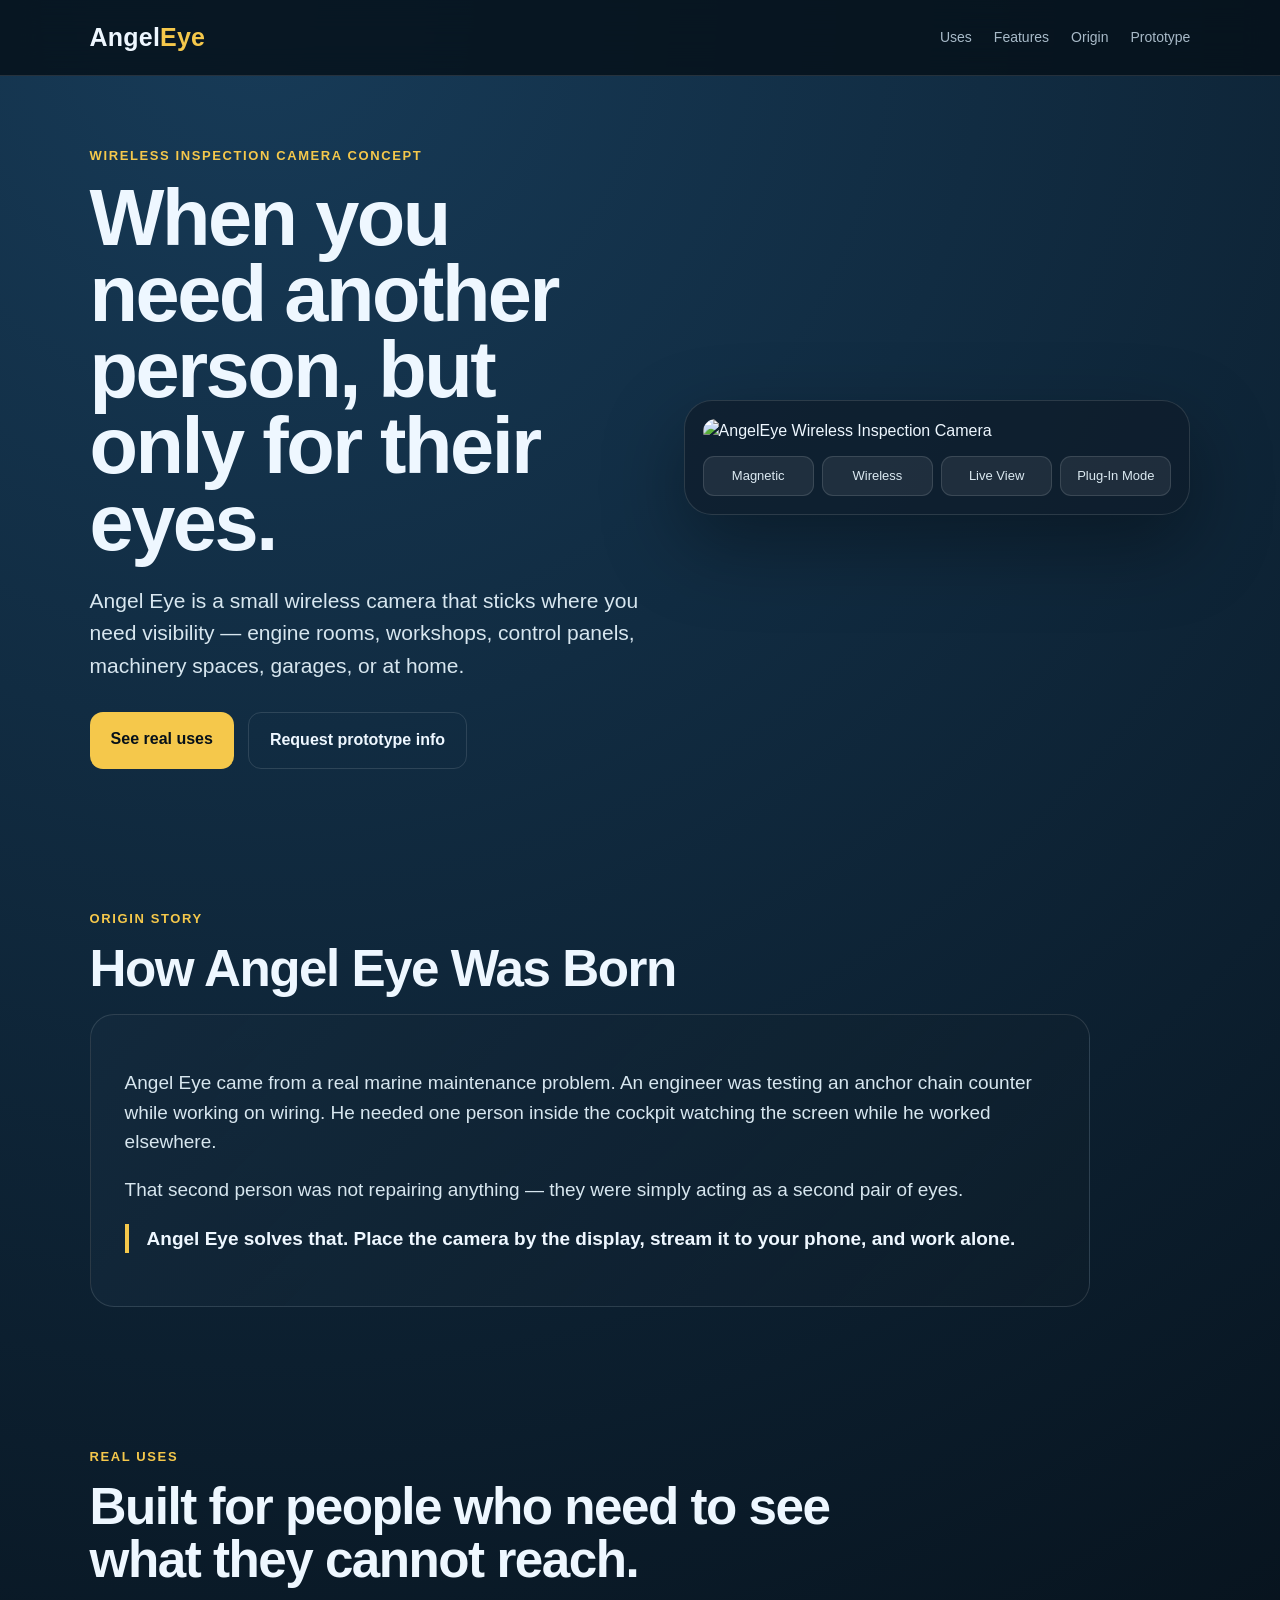
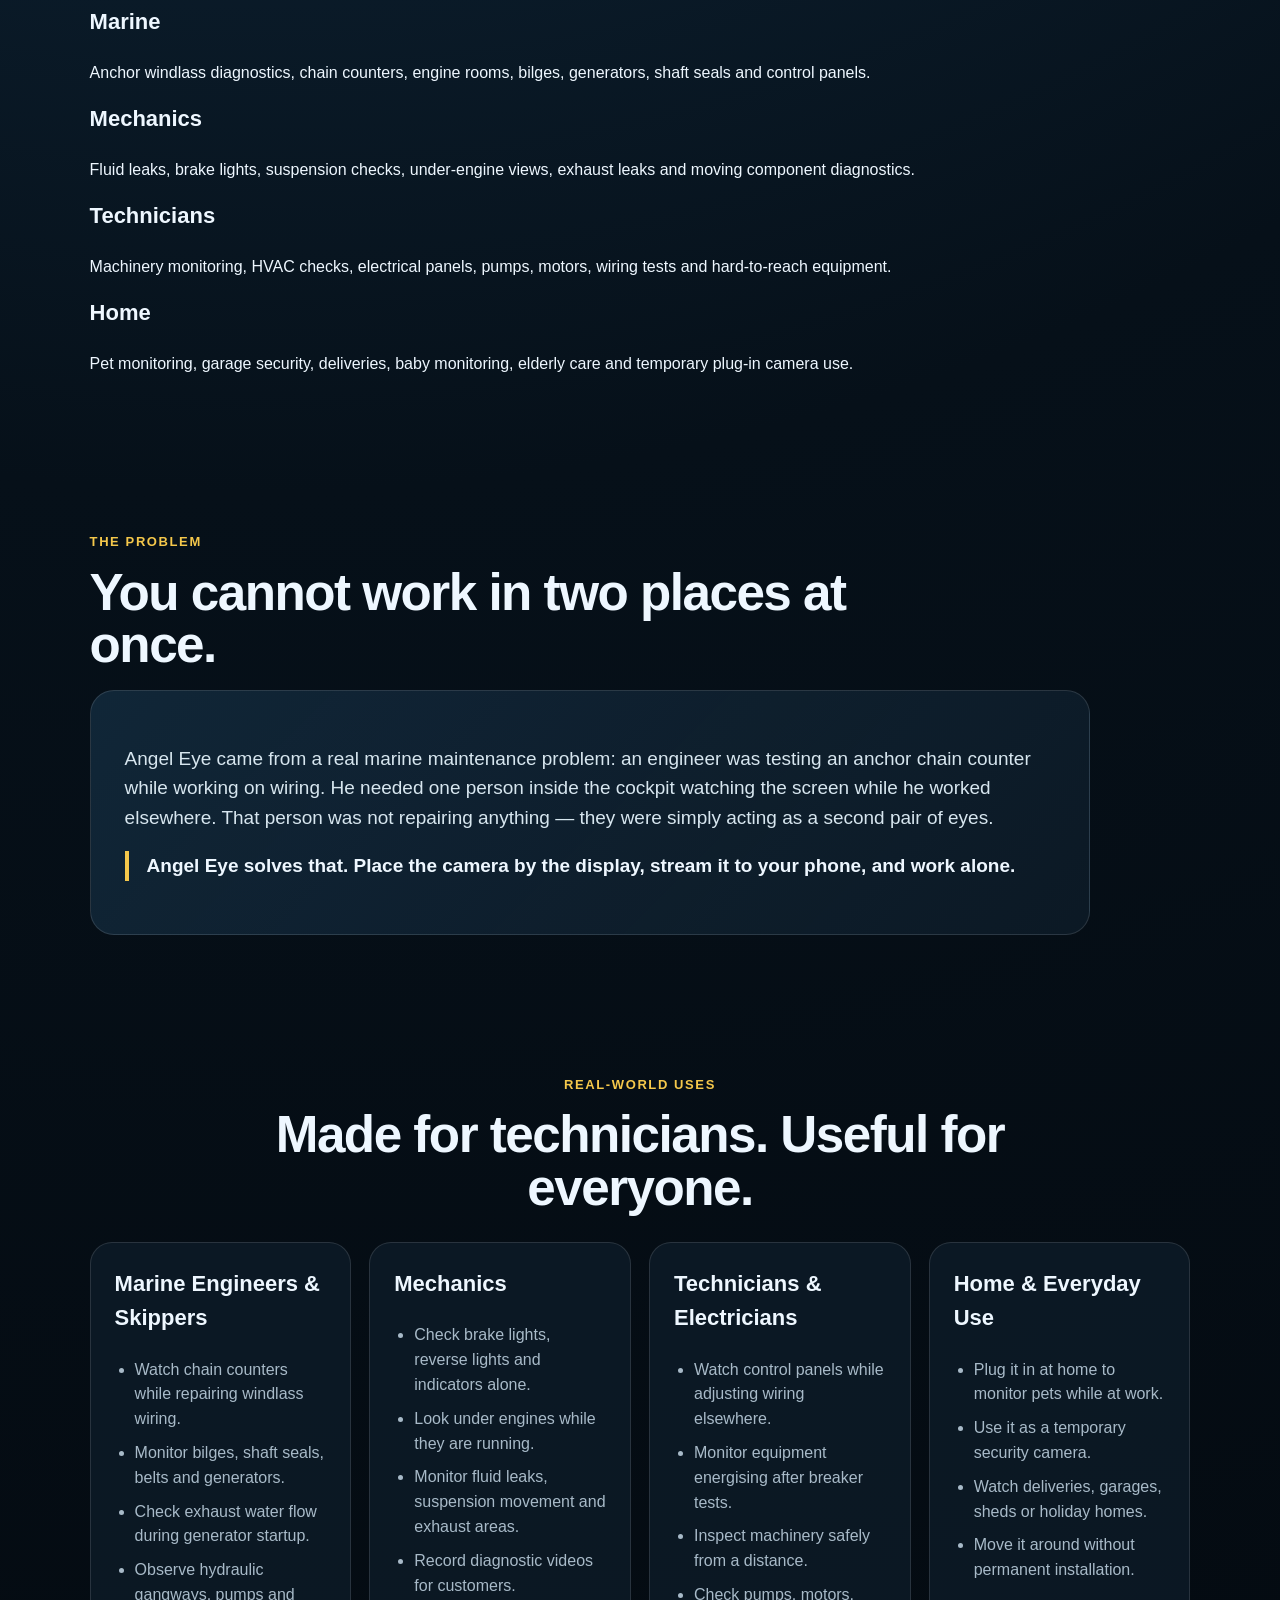
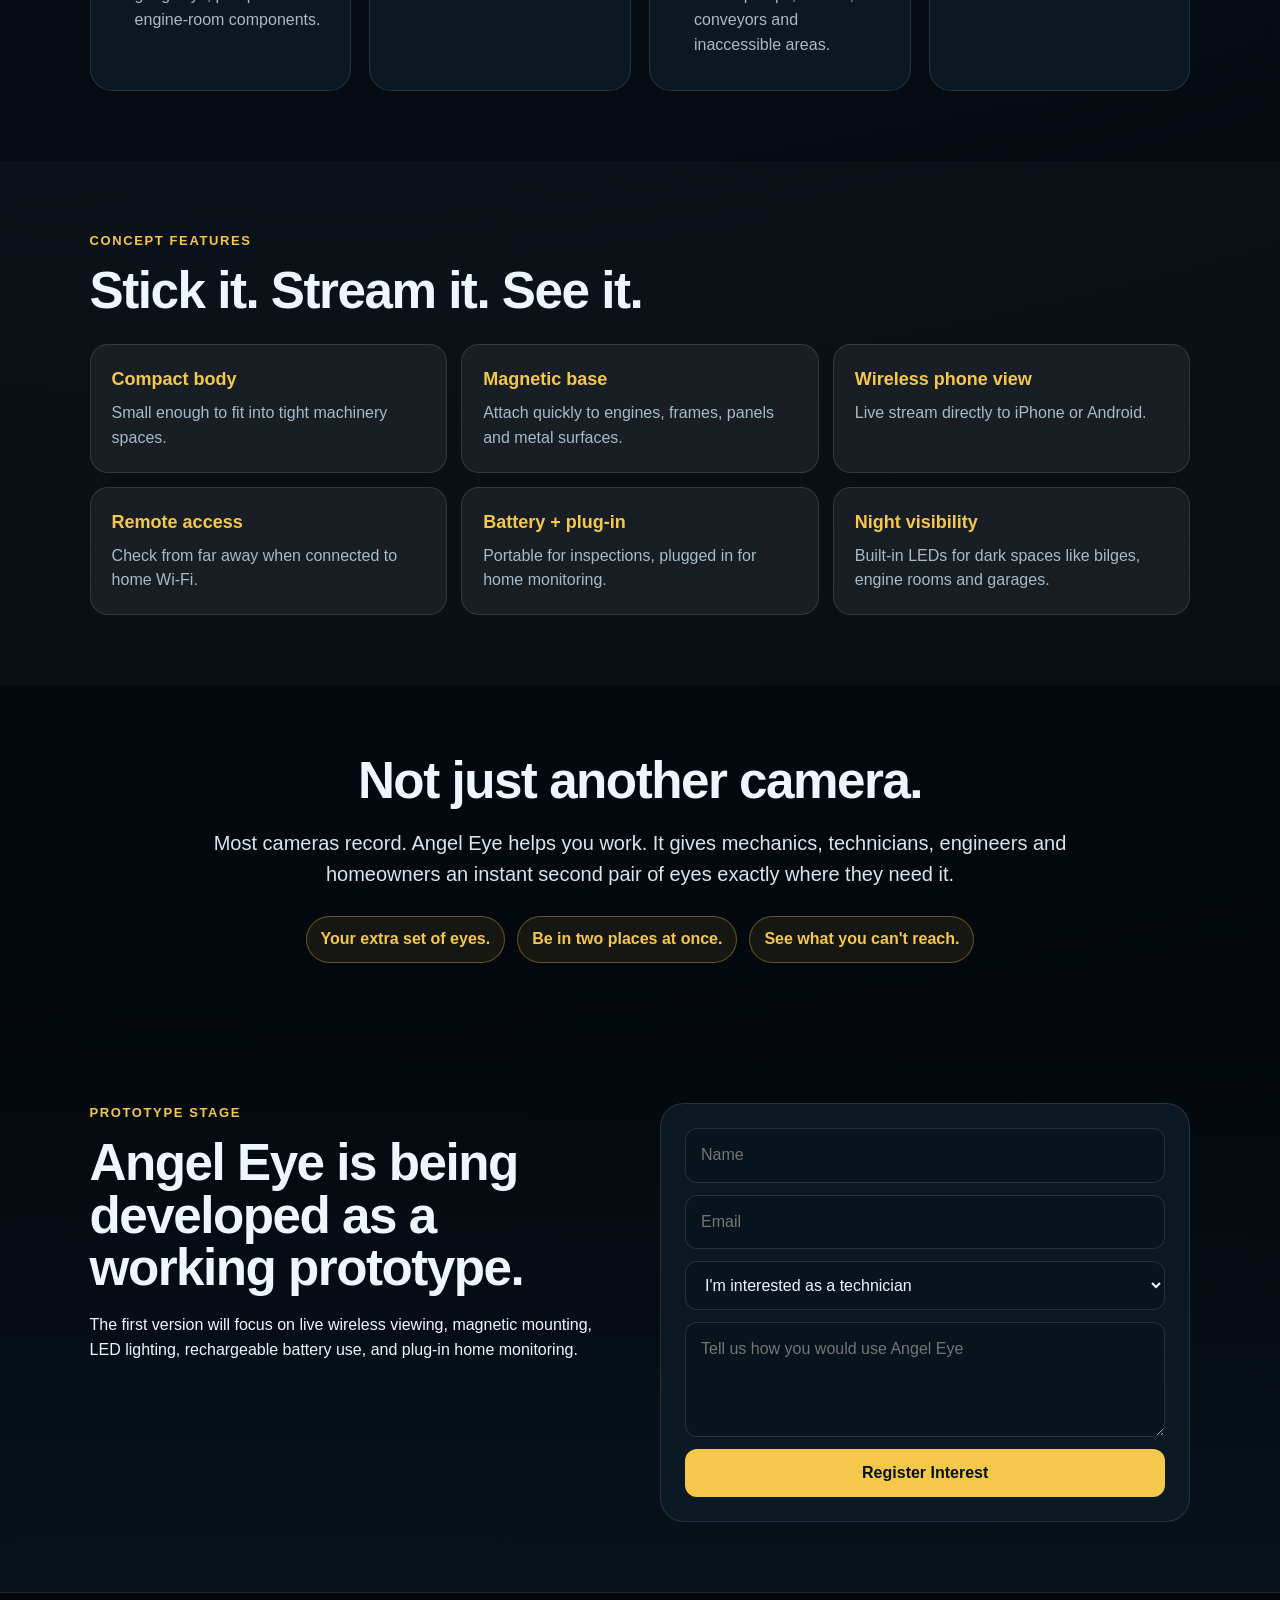
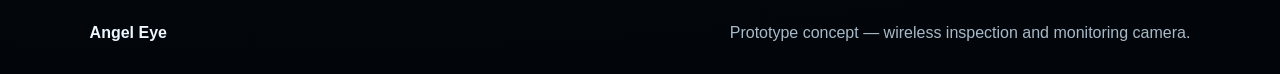
==== index.html @ c086e0a3 "index.html" ====
<!DOCTYPE html>
<html lang="en">
<head>
  <meta charset="UTF-8" />
  <meta name="viewport" content="width=device-width, initial-scale=1.0" />
  <title>Angel Eye | Your Extra Set of Eyes</title>
  <meta name="description" content="Angel Eye is a compact wireless inspection camera for engineers, mechanics, technicians and home monitoring. Stick it, stream it, see it." />
  <link rel="stylesheet" href="style.css" />
</head>
<body>
  <header class="site-header">
    <a class="brand" href="#top">Angel<span>Eye</span></a>
    <nav>
      <a href="#uses">Uses</a>
      <a href="#features">Features</a>
      <a href="#story">Origin</a>
      <a href="#contact">Prototype</a>
    </nav>
  </header>

  <main id="top">
    <section class="hero">
      <div class="hero-copy">
        <p class="eyebrow">Wireless inspection camera concept</p>
        <h1>When you need another person, but only for their eyes.</h1>
        <p class="lead">Angel Eye is a small wireless camera that sticks where you need visibility — engine rooms, workshops, control panels, machinery spaces, garages, or at home.</p>
        <div class="cta-row">
          <a class="btn primary" href="#uses">See real uses</a>
          <a class="btn secondary" href="#contact">Request prototype info</a>
        </div>
      </div>
      <div class="product-card">
        <img src="angel-eye-hero.png" alt="AngelEye Wireless Inspection Camera"/>
        <div class="spec-strip">
          <span>Magnetic</span><span>Wireless</span><span>Live View</span><span>Plug-In Mode</span>
        </div>
      </div>
    </section>
<section id="origin" class="section">
  <div class="section-heading">
    <p class="eyebrow">Origin Story</p>
    <h2>How Angel Eye Was Born</h2>
  </div>

  <div class="story-box">
    <p>
      Angel Eye came from a real marine maintenance problem. An engineer was testing an anchor chain counter while working on wiring. He needed one person inside the cockpit watching the screen while he worked elsewhere.
    </p>
    <p>
      That second person was not repairing anything — they were simply acting as a second pair of eyes.
    </p>
    <p class="highlight">
      Angel Eye solves that. Place the camera by the display, stream it to your phone, and work alone.
    </p>
  </div>
</section>

<section id="uses" class="section">
  <div class="section-heading">
    <p class="eyebrow">Real Uses</p>
    <h2>Built for people who need to see what they cannot reach.</h2>
  </div>

  <div class="cards">
    <div class="card">
      <h3>Marine</h3>
      <p>Anchor windlass diagnostics, chain counters, engine rooms, bilges, generators, shaft seals and control panels.</p>
    </div>

    <div class="card">
      <h3>Mechanics</h3>
      <p>Fluid leaks, brake lights, suspension checks, under-engine views, exhaust leaks and moving component diagnostics.</p>
    </div>

    <div class="card">
      <h3>Technicians</h3>
      <p>Machinery monitoring, HVAC checks, electrical panels, pumps, motors, wiring tests and hard-to-reach equipment.</p>
    </div>

    <div class="card">
      <h3>Home</h3>
      <p>Pet monitoring, garage security, deliveries, baby monitoring, elderly care and temporary plug-in camera use.</p>
    </div>
  </div>
</section>
    <section class="problem" id="story">
      <div class="section-heading">
        <p class="eyebrow">The problem</p>
        <h2>You cannot work in two places at once.</h2>
      </div>
      <div class="story-box">
        <p>Angel Eye came from a real marine maintenance problem: an engineer was testing an anchor chain counter while working on wiring. He needed one person inside the cockpit watching the screen while he worked elsewhere. That person was not repairing anything — they were simply acting as a second pair of eyes.</p>
        <p class="highlight">Angel Eye solves that. Place the camera by the display, stream it to your phone, and work alone.</p>
      </div>
    </section>

    <section class="uses" id="uses">
      <div class="section-heading center">
        <p class="eyebrow">Real-world uses</p>
        <h2>Made for technicians. Useful for everyone.</h2>
      </div>
      <div class="grid cards">
        <article>
          <h3>Marine Engineers & Skippers</h3>
          <ul>
            <li>Watch chain counters while repairing windlass wiring.</li>
            <li>Monitor bilges, shaft seals, belts and generators.</li>
            <li>Check exhaust water flow during generator startup.</li>
            <li>Observe hydraulic gangways, pumps and engine-room components.</li>
          </ul>
        </article>
        <article>
          <h3>Mechanics</h3>
          <ul>
            <li>Check brake lights, reverse lights and indicators alone.</li>
            <li>Look under engines while they are running.</li>
            <li>Monitor fluid leaks, suspension movement and exhaust areas.</li>
            <li>Record diagnostic videos for customers.</li>
          </ul>
        </article>
        <article>
          <h3>Technicians & Electricians</h3>
          <ul>
            <li>Watch control panels while adjusting wiring elsewhere.</li>
            <li>Monitor equipment energising after breaker tests.</li>
            <li>Inspect machinery safely from a distance.</li>
            <li>Check pumps, motors, conveyors and inaccessible areas.</li>
          </ul>
        </article>
        <article>
          <h3>Home & Everyday Use</h3>
          <ul>
            <li>Plug it in at home to monitor pets while at work.</li>
            <li>Use it as a temporary security camera.</li>
            <li>Watch deliveries, garages, sheds or holiday homes.</li>
            <li>Move it around without permanent installation.</li>
          </ul>
        </article>
      </div>
    </section>

    <section class="features" id="features">
      <div class="section-heading">
        <p class="eyebrow">Concept features</p>
        <h2>Stick it. Stream it. See it.</h2>
      </div>
      <div class="feature-list">
        <div><strong>Compact body</strong><span>Small enough to fit into tight machinery spaces.</span></div>
        <div><strong>Magnetic base</strong><span>Attach quickly to engines, frames, panels and metal surfaces.</span></div>
        <div><strong>Wireless phone view</strong><span>Live stream directly to iPhone or Android.</span></div>
        <div><strong>Remote access</strong><span>Check from far away when connected to home Wi-Fi.</span></div>
        <div><strong>Battery + plug-in</strong><span>Portable for inspections, plugged in for home monitoring.</span></div>
        <div><strong>Night visibility</strong><span>Built-in LEDs for dark spaces like bilges, engine rooms and garages.</span></div>
      </div>
    </section>

    <section class="positioning">
      <h2>Not just another camera.</h2>
      <p>Most cameras record. Angel Eye helps you work. It gives mechanics, technicians, engineers and homeowners an instant second pair of eyes exactly where they need it.</p>
      <div class="taglines">
        <span>Your extra set of eyes.</span>
        <span>Be in two places at once.</span>
        <span>See what you can't reach.</span>
      </div>
    </section>

    <section class="contact" id="contact">
      <div>
        <p class="eyebrow">Prototype stage</p>
        <h2>Angel Eye is being developed as a working prototype.</h2>
        <p>The first version will focus on live wireless viewing, magnetic mounting, LED lighting, rechargeable battery use, and plug-in home monitoring.</p>
      </div>
      <form>
        <input type="text" placeholder="Name" />
        <input type="email" placeholder="Email" />
        <select>
          <option>I'm interested as a technician</option>
          <option>I'm interested for marine use</option>
          <option>I'm interested for home use</option>
          <option>I'm interested as an investor/manufacturer</option>
        </select>
        <textarea placeholder="Tell us how you would use Angel Eye"></textarea>
        <button type="button">Register Interest</button>
      </form>
    </section>
  </main>

  <footer>
    <strong>Angel Eye</strong>
    <span>Prototype concept — wireless inspection and monitoring camera.</span>
  </footer>
</body>
</html>
---- style.css ----
:root{--bg:#061019;--panel:#0e1d2a;--panel2:#132a3d;--gold:#f5c84b;--text:#eef7ff;--muted:#a8bac8;--line:rgba(255,255,255,.12)}*{box-sizing:border-box}html{scroll-behavior:smooth}body{margin:0;font-family:Inter,Arial,sans-serif;background:radial-gradient(circle at 20% 0,#173b58 0,#061019 42%,#020509 100%);color:var(--text);line-height:1.55}.site-header{position:sticky;top:0;z-index:10;background:rgba(6,16,25,.82);backdrop-filter:blur(16px);border-bottom:1px solid var(--line);display:flex;justify-content:space-between;align-items:center;padding:18px 7%}.brand{font-weight:900;font-size:25px;color:var(--text);text-decoration:none;letter-spacing:.2px}.brand span{color:var(--gold)}nav{display:flex;gap:22px}nav a{color:var(--muted);text-decoration:none;font-size:14px}nav a:hover{color:var(--gold)}section{padding:70px 7%}.hero{min-height:82vh;display:grid;grid-template-columns:1.04fr .96fr;gap:45px;align-items:center}.eyebrow{color:var(--gold);text-transform:uppercase;font-size:13px;font-weight:800;letter-spacing:1.6px;margin:0 0 14px}h1{font-size:clamp(43px,6.2vw,82px);line-height:.96;margin:0 0 24px;letter-spacing:-2.5px}h2{font-size:clamp(31px,4vw,54px);line-height:1.03;margin:0 0 18px;letter-spacing:-1.5px}h3{margin-top:0;font-size:22px}.lead{font-size:21px;color:#d7e6ef;max-width:680px}.cta-row{display:flex;gap:14px;flex-wrap:wrap;margin-top:30px}.btn{padding:15px 21px;border-radius:13px;font-weight:800;text-decoration:none}.primary{background:var(--gold);color:#061019}.secondary{border:1px solid var(--line);color:var(--text)}.product-card{background:rgba(14,29,42,.72);border:1px solid var(--line);border-radius:28px;padding:18px;box-shadow:0 30px 80px rgba(0,0,0,.35)}.product-card img{width:100%;display:block;border-radius:20px}.spec-strip{display:grid;grid-template-columns:repeat(4,1fr);gap:8px;margin-top:12px}.spec-strip span{text-align:center;background:rgba(255,255,255,.07);border:1px solid var(--line);padding:9px;border-radius:11px;color:#dbe9f1;font-size:13px}.section-heading{max-width:800px}.section-heading.center{text-align:center;margin:0 auto 28px}.story-box{background:linear-gradient(135deg,rgba(19,42,61,.86),rgba(14,29,42,.75));border:1px solid var(--line);border-radius:24px;padding:34px;max-width:1000px}.story-box p{font-size:19px;color:#d7e6ef}.highlight{color:var(--text)!important;font-weight:800;border-left:4px solid var(--gold);padding-left:18px}.grid{display:grid;grid-template-columns:repeat(4,1fr);gap:18px}.cards article{background:rgba(14,29,42,.75);border:1px solid var(--line);border-radius:22px;padding:24px}.cards ul{padding-left:20px;margin-bottom:0;color:var(--muted)}.cards li{margin:9px 0}.features{background:rgba(255,255,255,.025)}.feature-list{display:grid;grid-template-columns:repeat(3,1fr);gap:14px;margin-top:26px}.feature-list div{background:rgba(255,255,255,.06);border:1px solid var(--line);border-radius:18px;padding:21px}.feature-list strong{display:block;color:var(--gold);font-size:18px;margin-bottom:7px}.feature-list span{color:var(--muted)}.positioning{text-align:center;max-width:1050px;margin:auto}.positioning p{font-size:20px;color:#d7e6ef}.taglines{display:flex;justify-content:center;gap:12px;flex-wrap:wrap;margin-top:26px}.taglines span{border:1px solid rgba(245,200,75,.35);background:rgba(245,200,75,.08);color:var(--gold);padding:10px 14px;border-radius:999px;font-weight:800}.contact{display:grid;grid-template-columns:1fr 1fr;gap:40px;align-items:start;background:linear-gradient(180deg,transparent,rgba(19,42,61,.35))}form{background:rgba(14,29,42,.78);border:1px solid var(--line);border-radius:24px;padding:24px;display:grid;gap:12px}input,select,textarea{width:100%;padding:14px 15px;border-radius:12px;border:1px solid var(--line);background:#07131d;color:var(--text);font:inherit}textarea{min-height:115px}button{border:0;border-radius:12px;background:var(--gold);color:#061019;font-weight:900;padding:15px;font-size:16px;cursor:pointer}footer{padding:28px 7%;border-top:1px solid var(--line);display:flex;justify-content:space-between;color:var(--muted)}footer strong{color:var(--text)}@media(max-width:980px){.hero,.contact{grid-template-columns:1fr}.grid,.feature-list{grid-template-columns:1fr 1fr}nav{display:none}}@media(max-width:620px){section{padding:52px 6%}.grid,.feature-list{grid-template-columns:1fr}.spec-strip{grid-template-columns:1fr 1fr}footer{display:block}.lead{font-size:18px}}
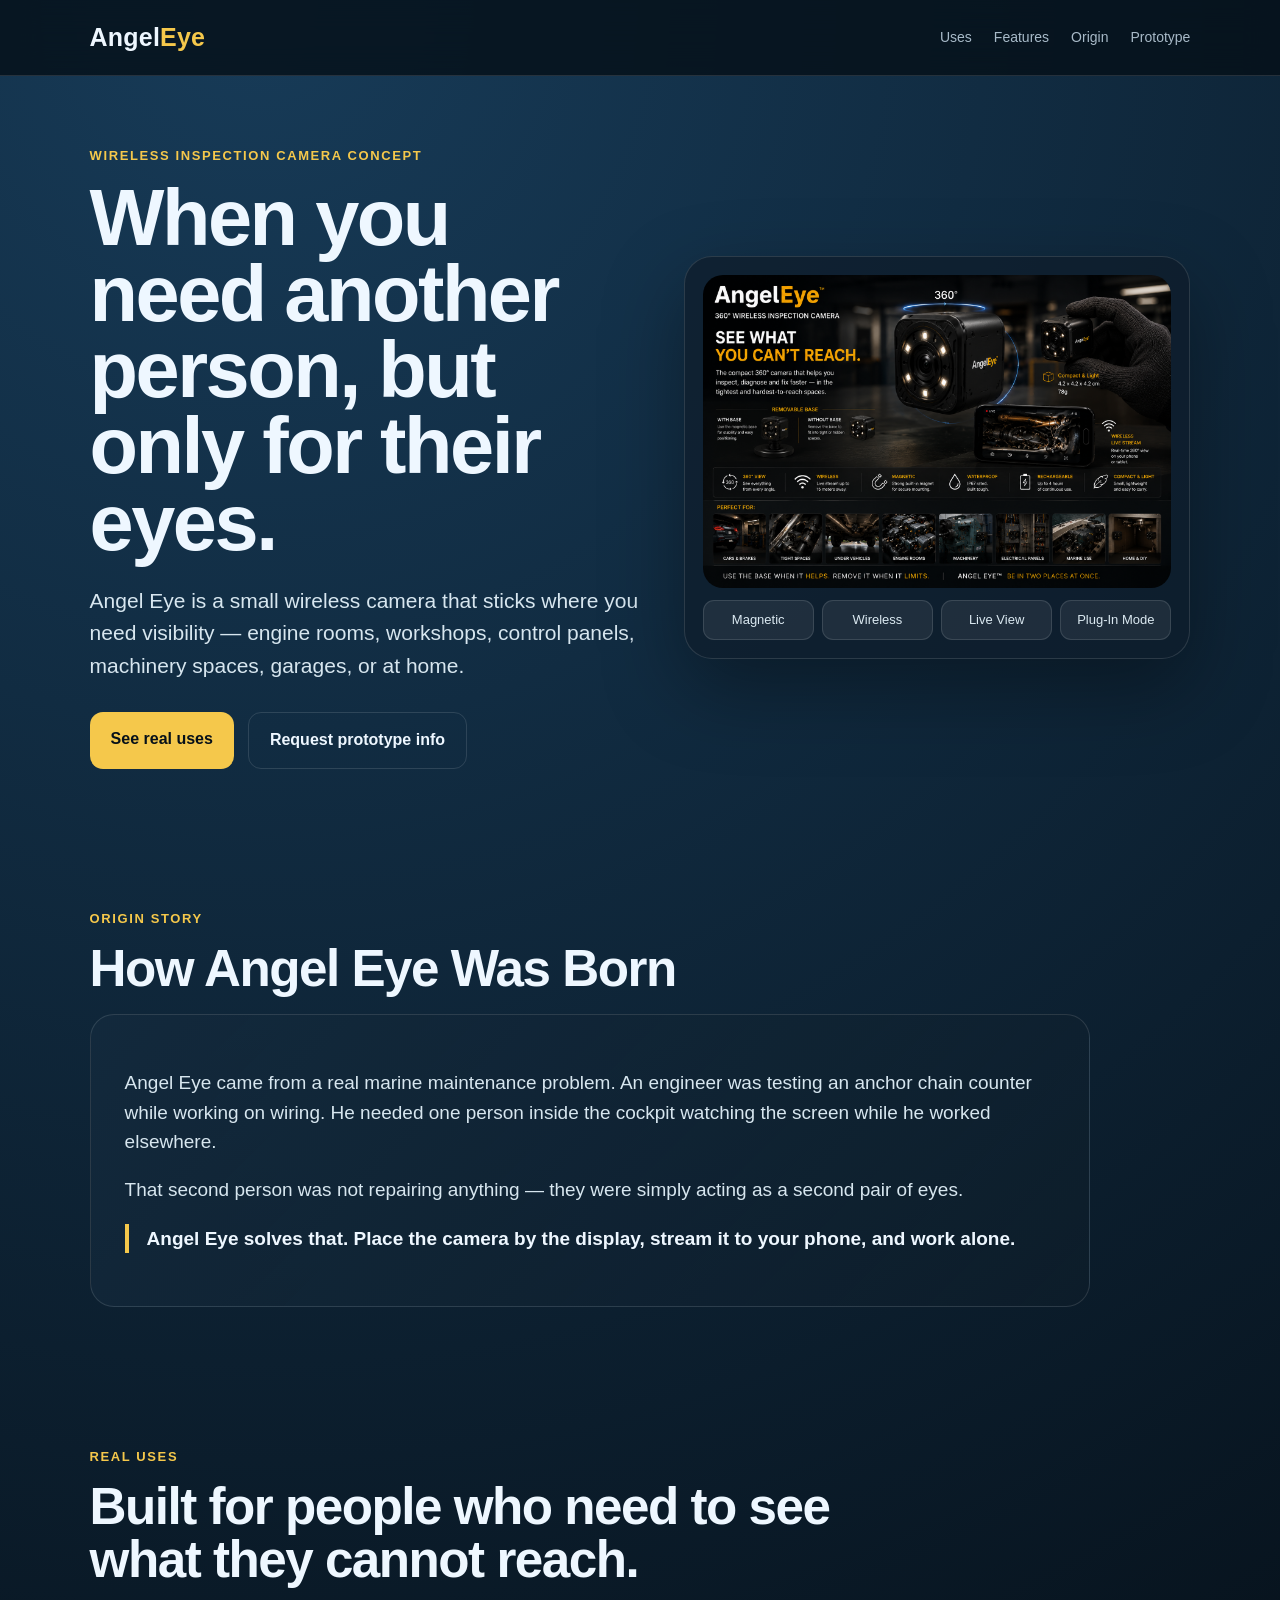
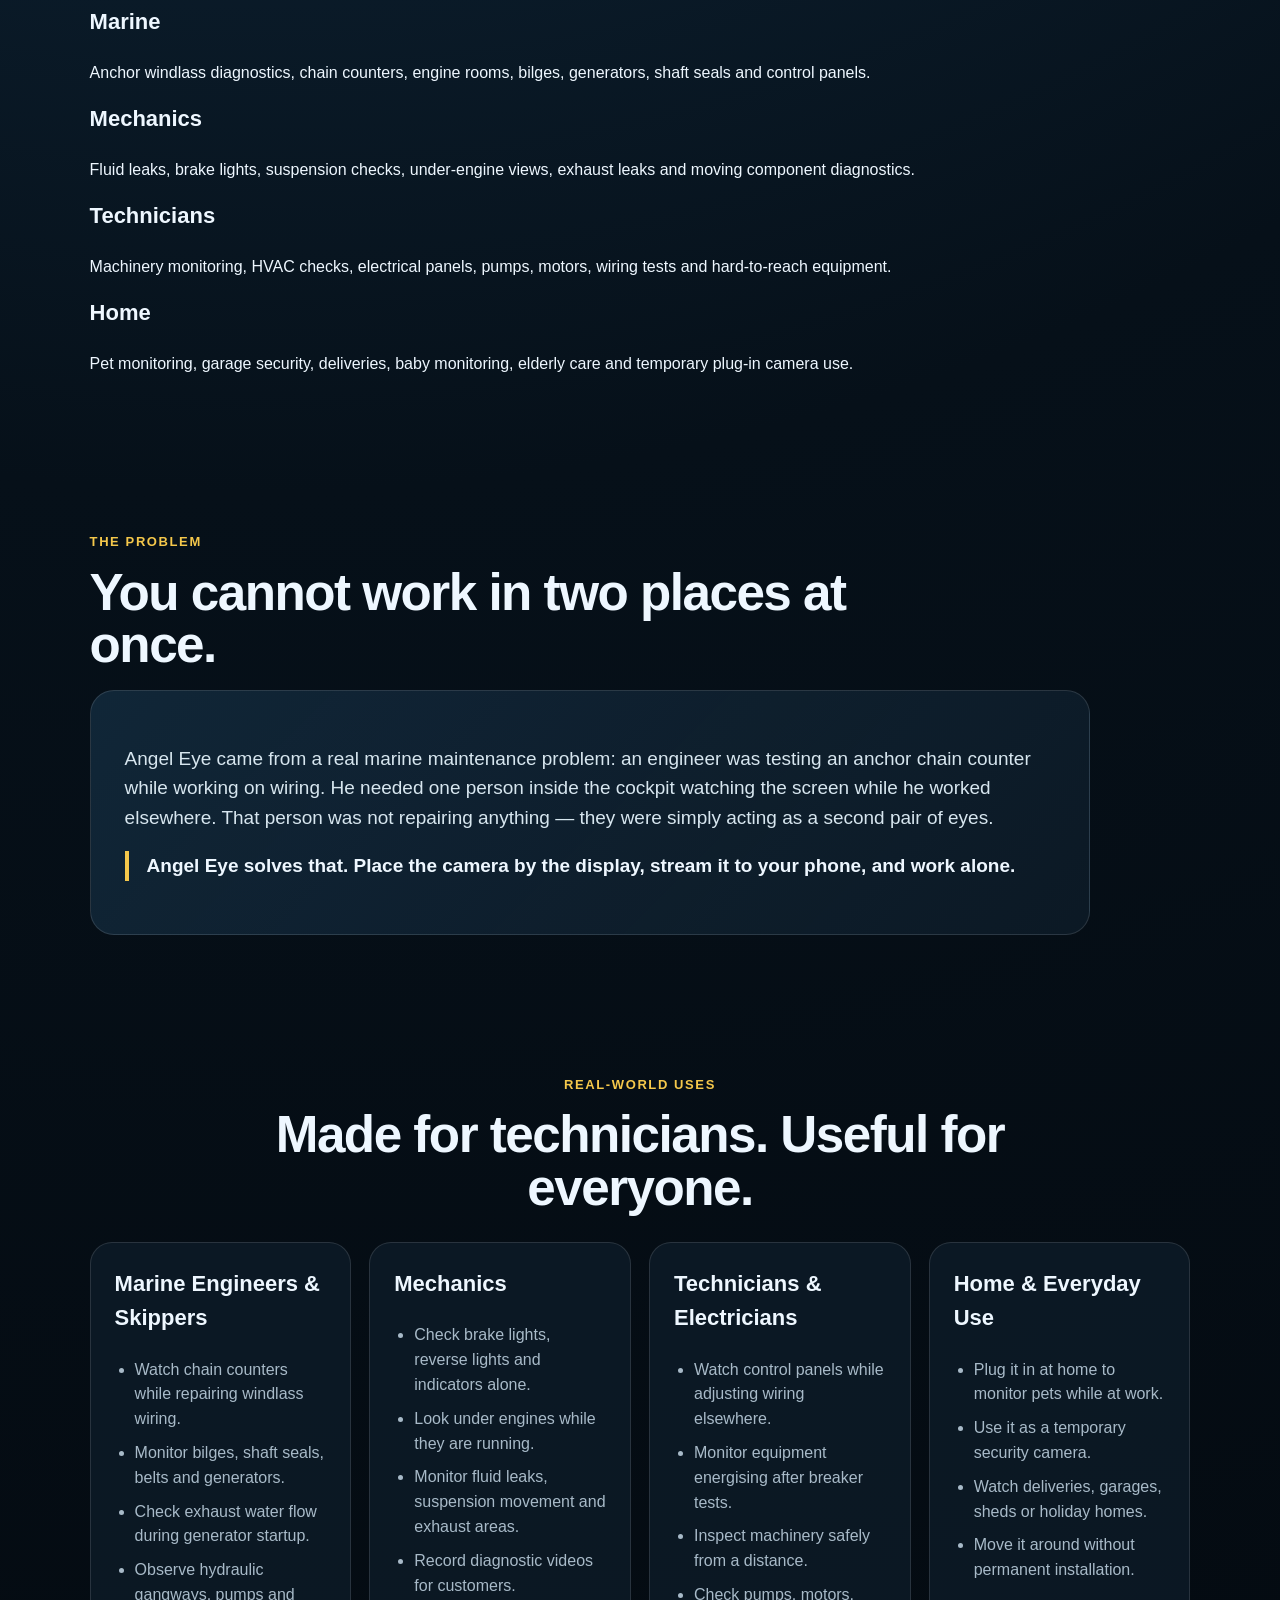
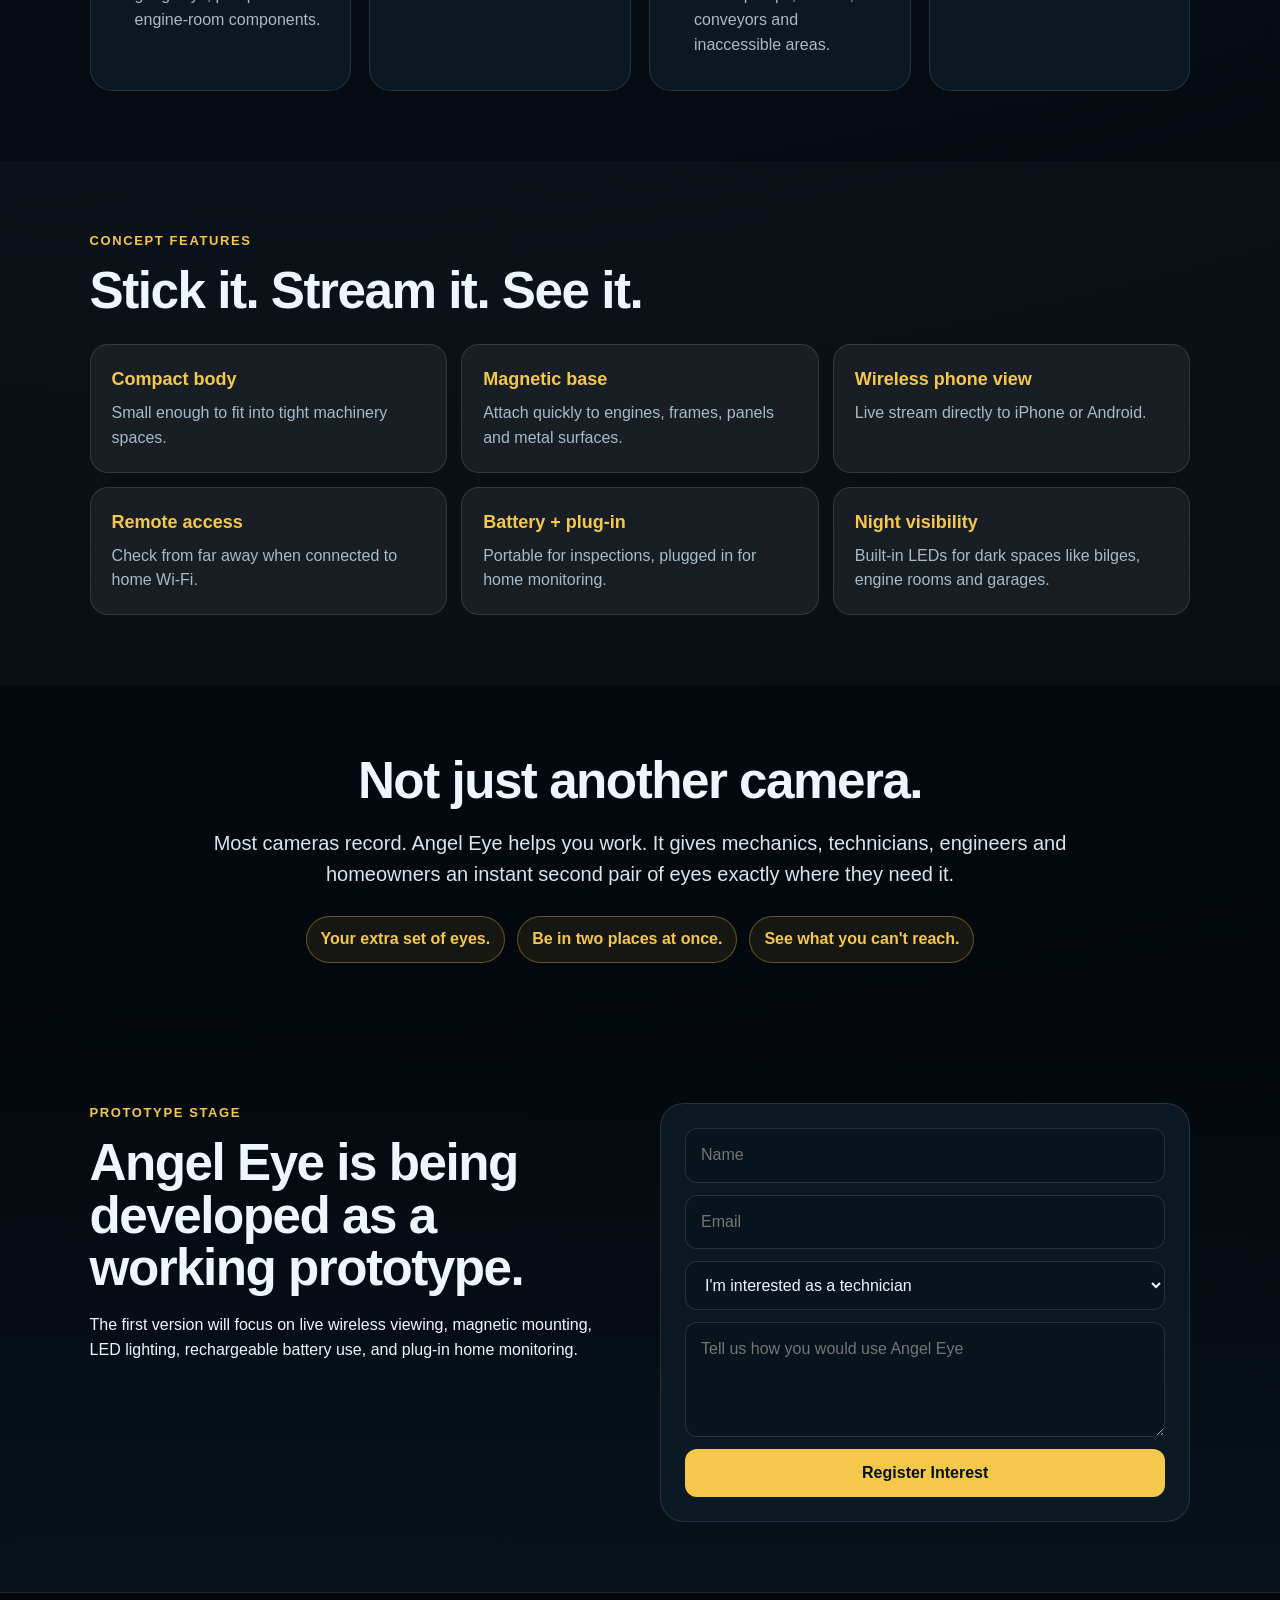
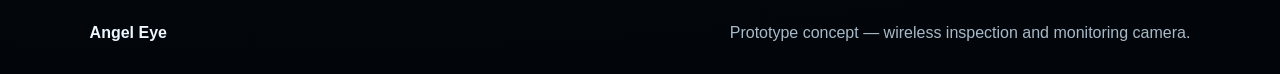
==== commit eb4367fa: "index.html" ====
--- a/index.html
+++ b/index.html
@@ -30,7 +30,7 @@
         </div>
       </div>
       <div class="product-card">
-        <img src="angel-eye-hero.png" alt="AngelEye Wireless Inspection Camera"/>
+        <img src="angel-eye-hero.png" alt="AngelEye Wireless Inspection Camera">
         <div class="spec-strip">
           <span>Magnetic</span><span>Wireless</span><span>Live View</span><span>Plug-In Mode</span>
         </div>
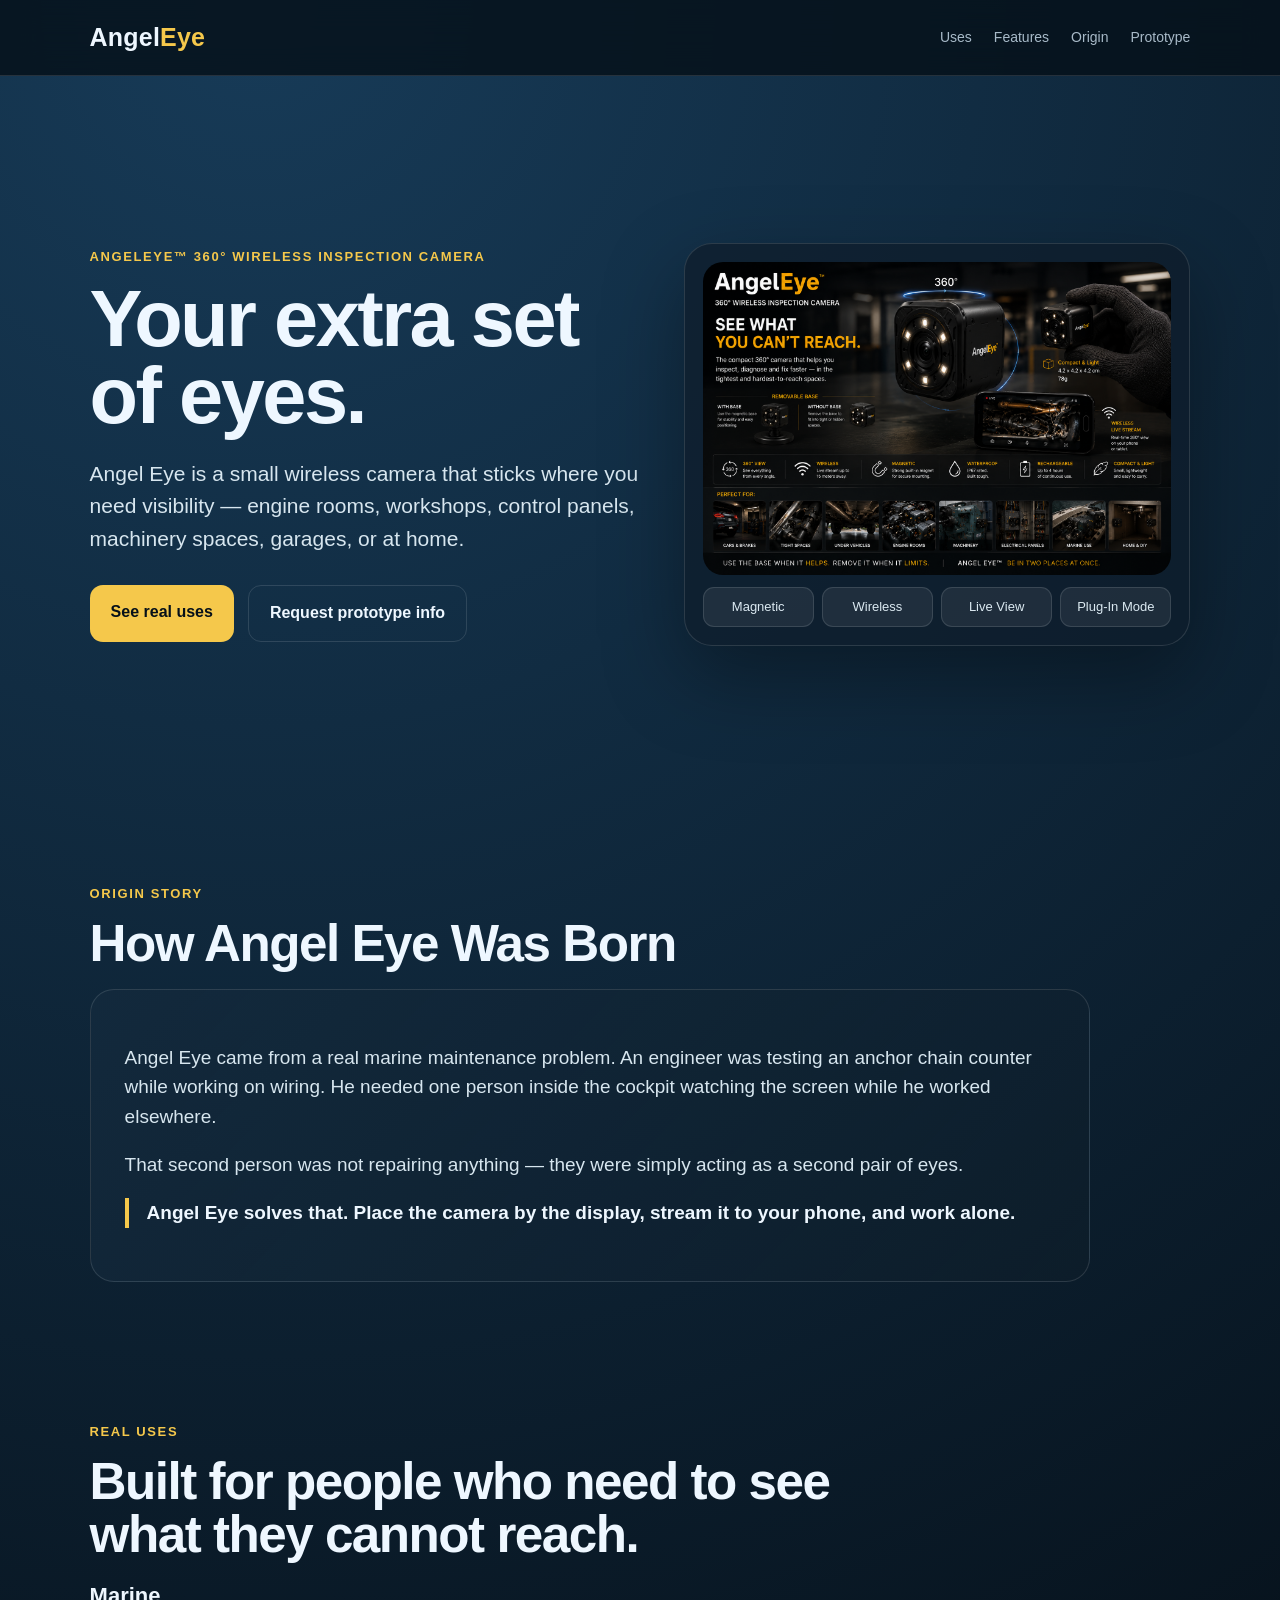
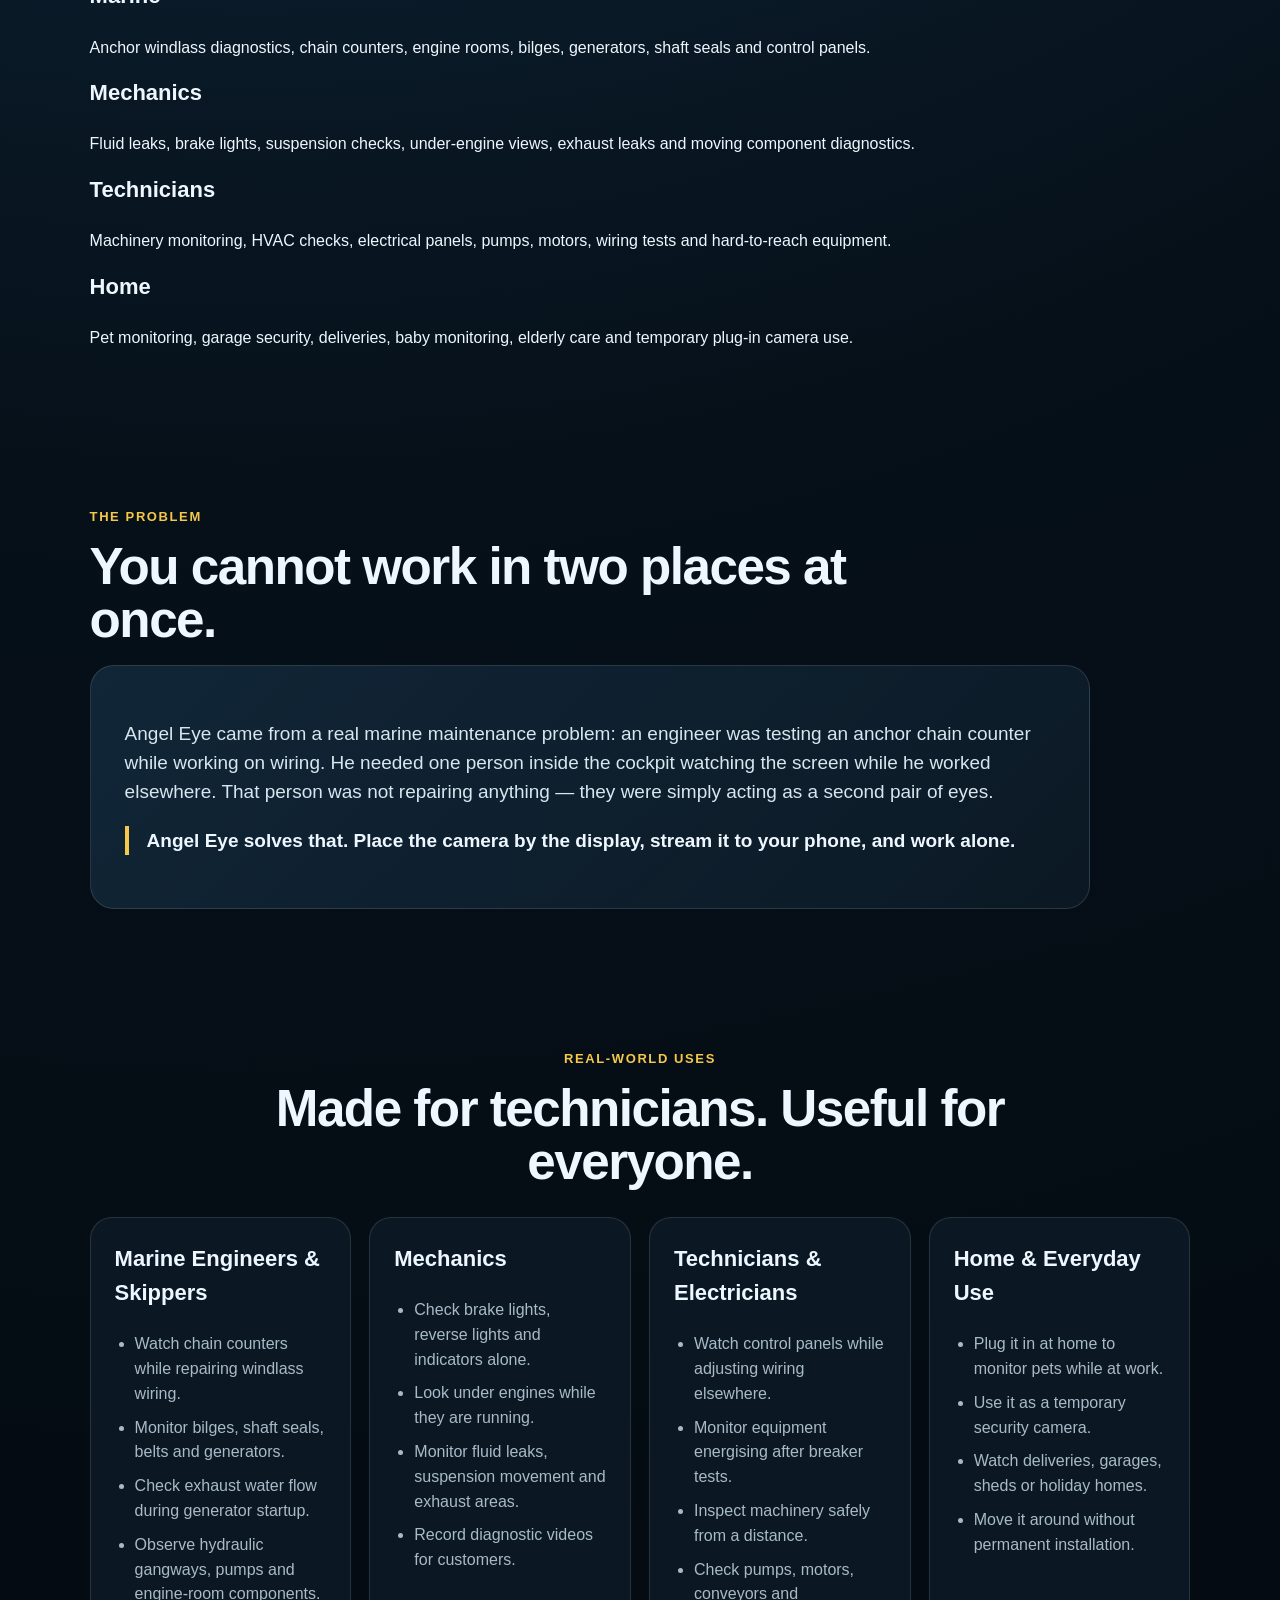
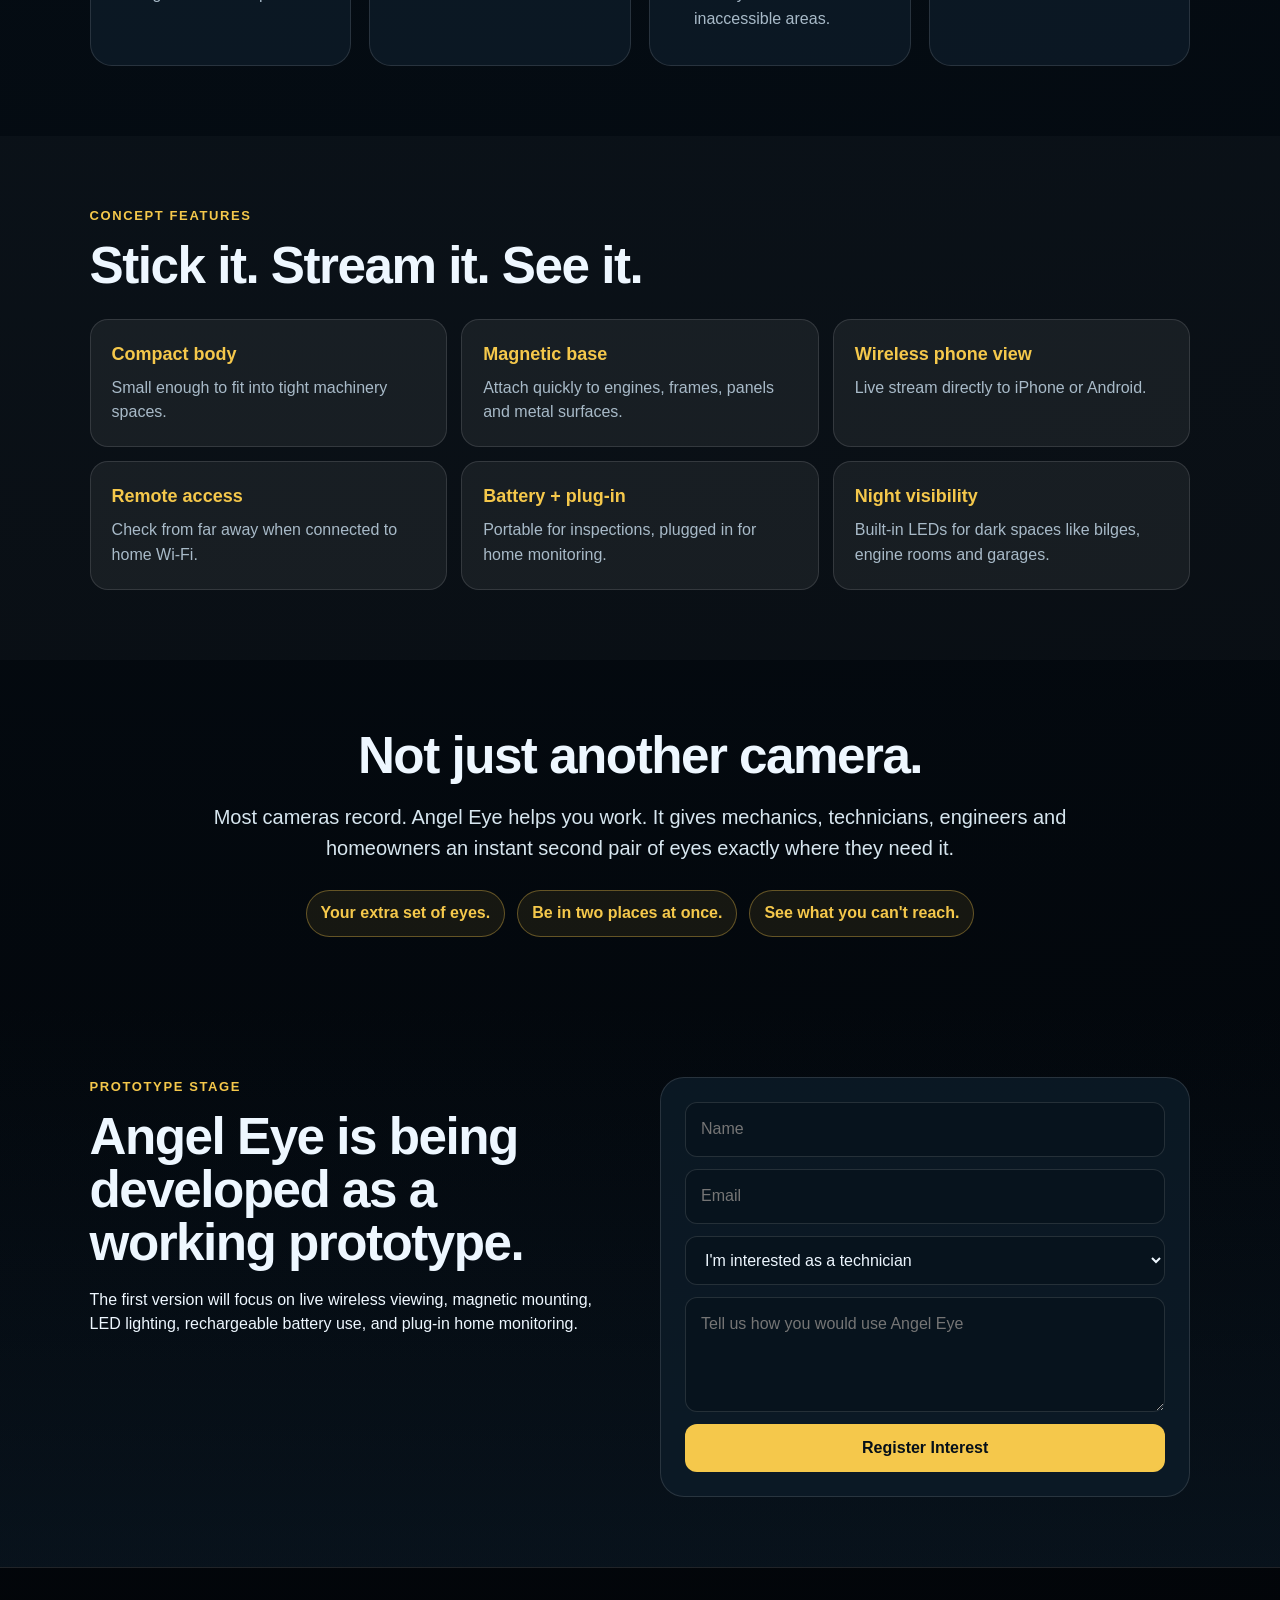
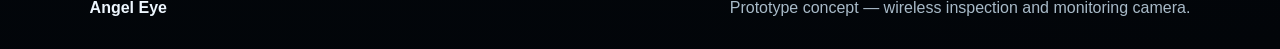
==== commit e04085de: "index.html" ====
--- a/index.html
+++ b/index.html
@@ -21,8 +21,8 @@
   <main id="top">
     <section class="hero">
       <div class="hero-copy">
-        <p class="eyebrow">Wireless inspection camera concept</p>
-        <h1>When you need another person, but only for their eyes.</h1>
+        <p class="eyebrow">AngelEye™ 360° Wireless Inspection Camera</p>
+        <h1>Your extra set of eyes.</h1>
         <p class="lead">Angel Eye is a small wireless camera that sticks where you need visibility — engine rooms, workshops, control panels, machinery spaces, garages, or at home.</p>
         <div class="cta-row">
           <a class="btn primary" href="#uses">See real uses</a>
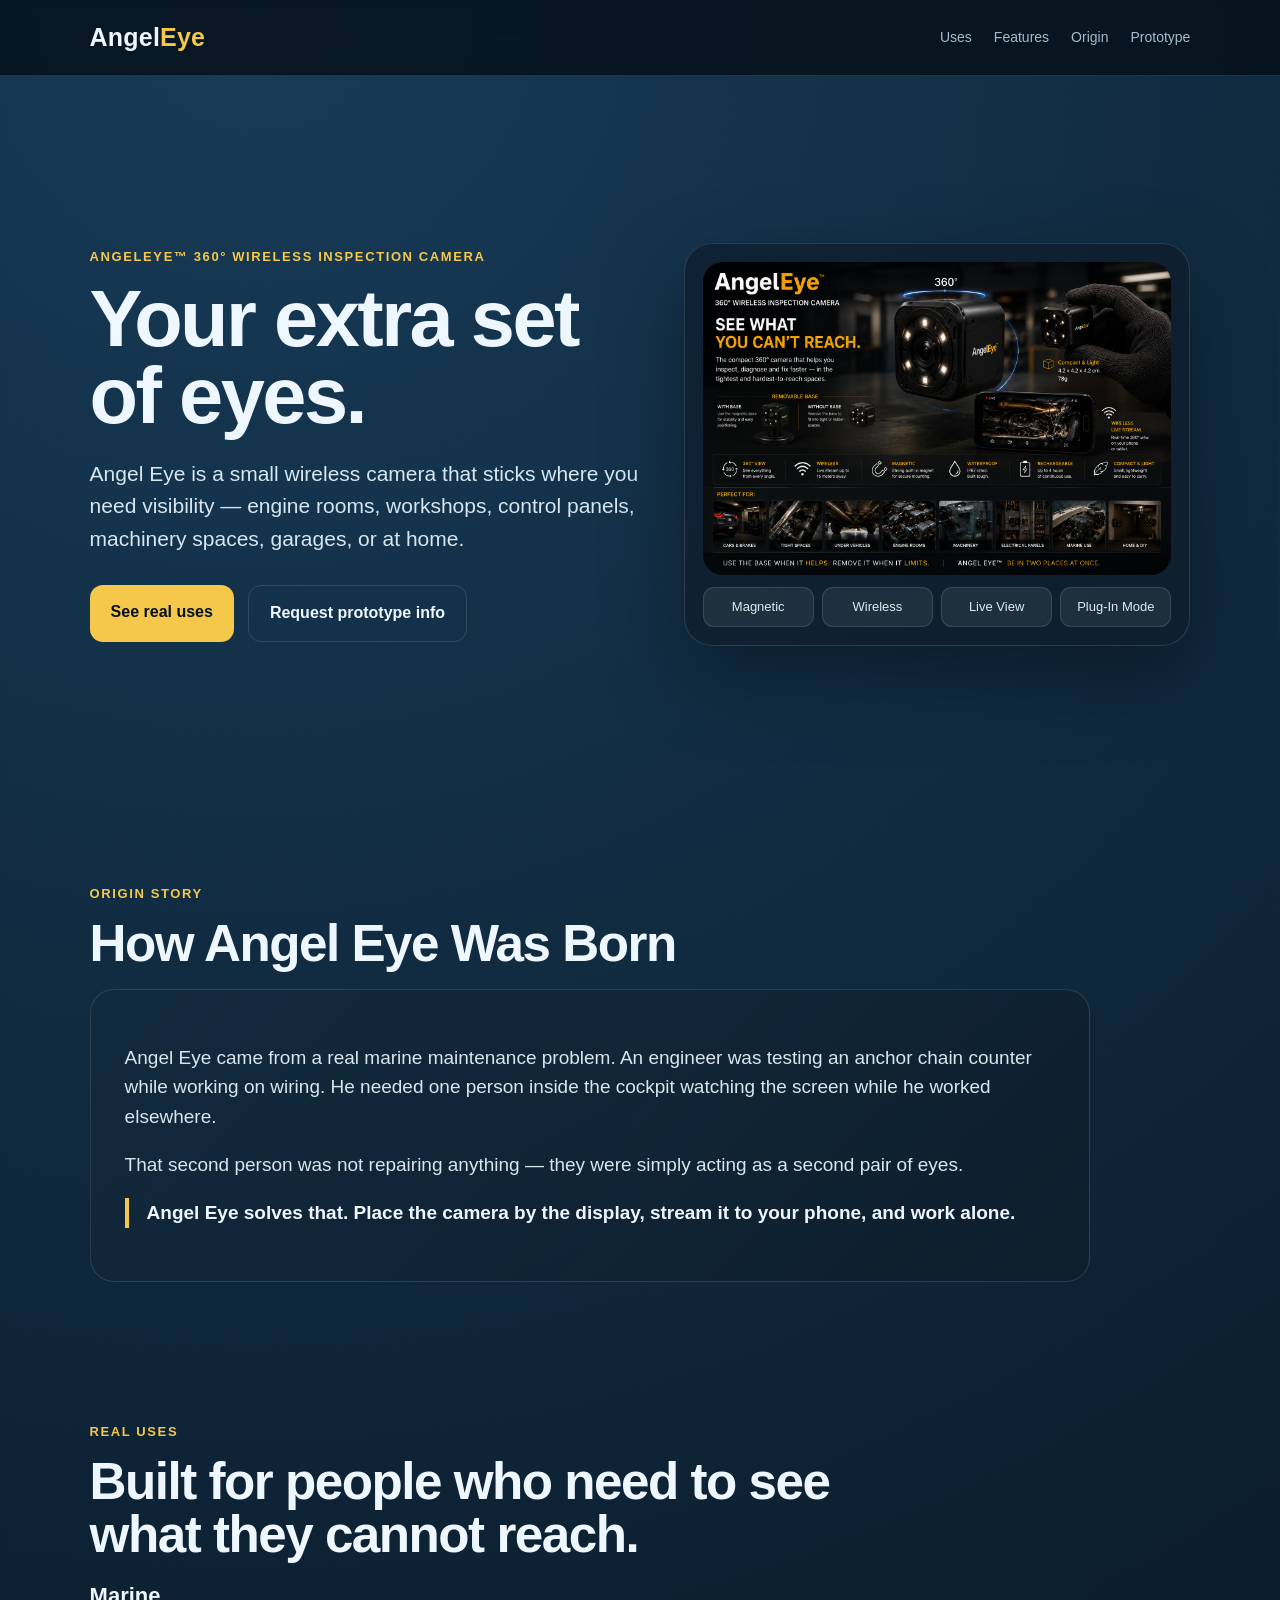
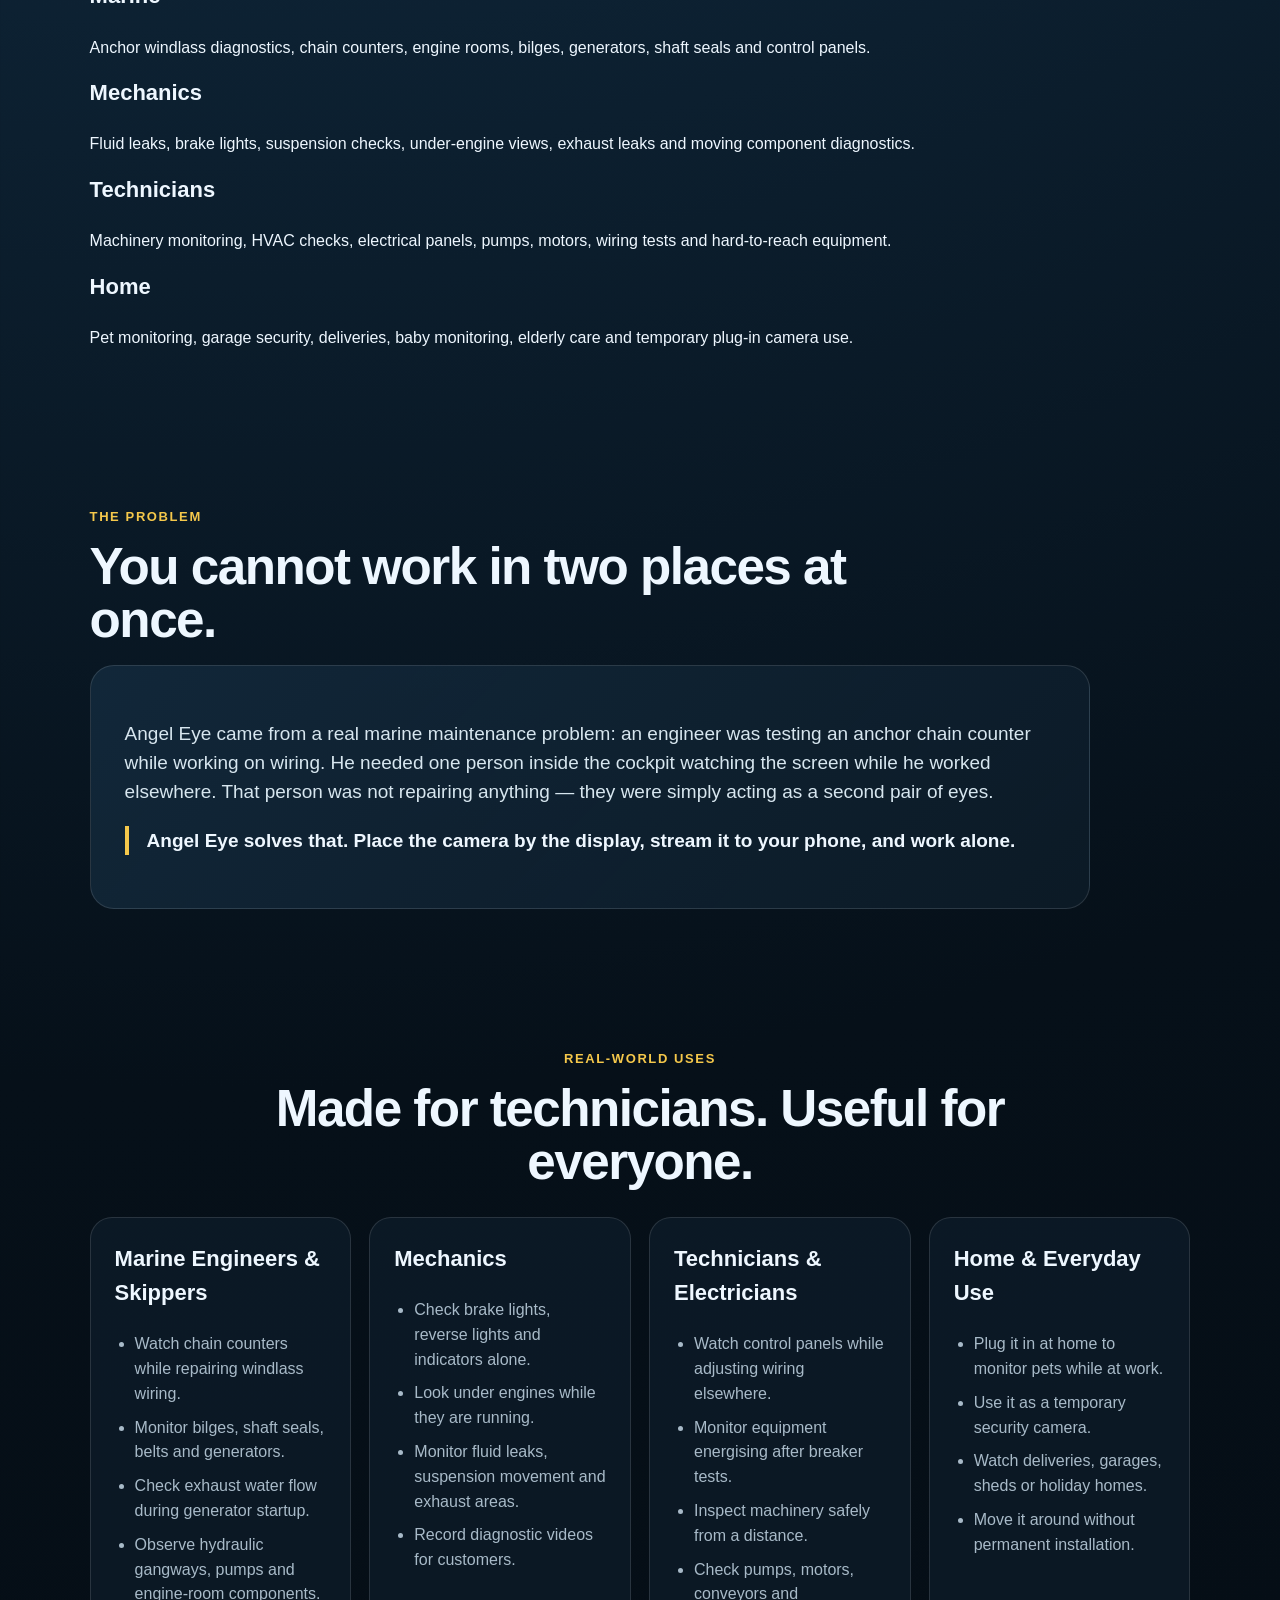
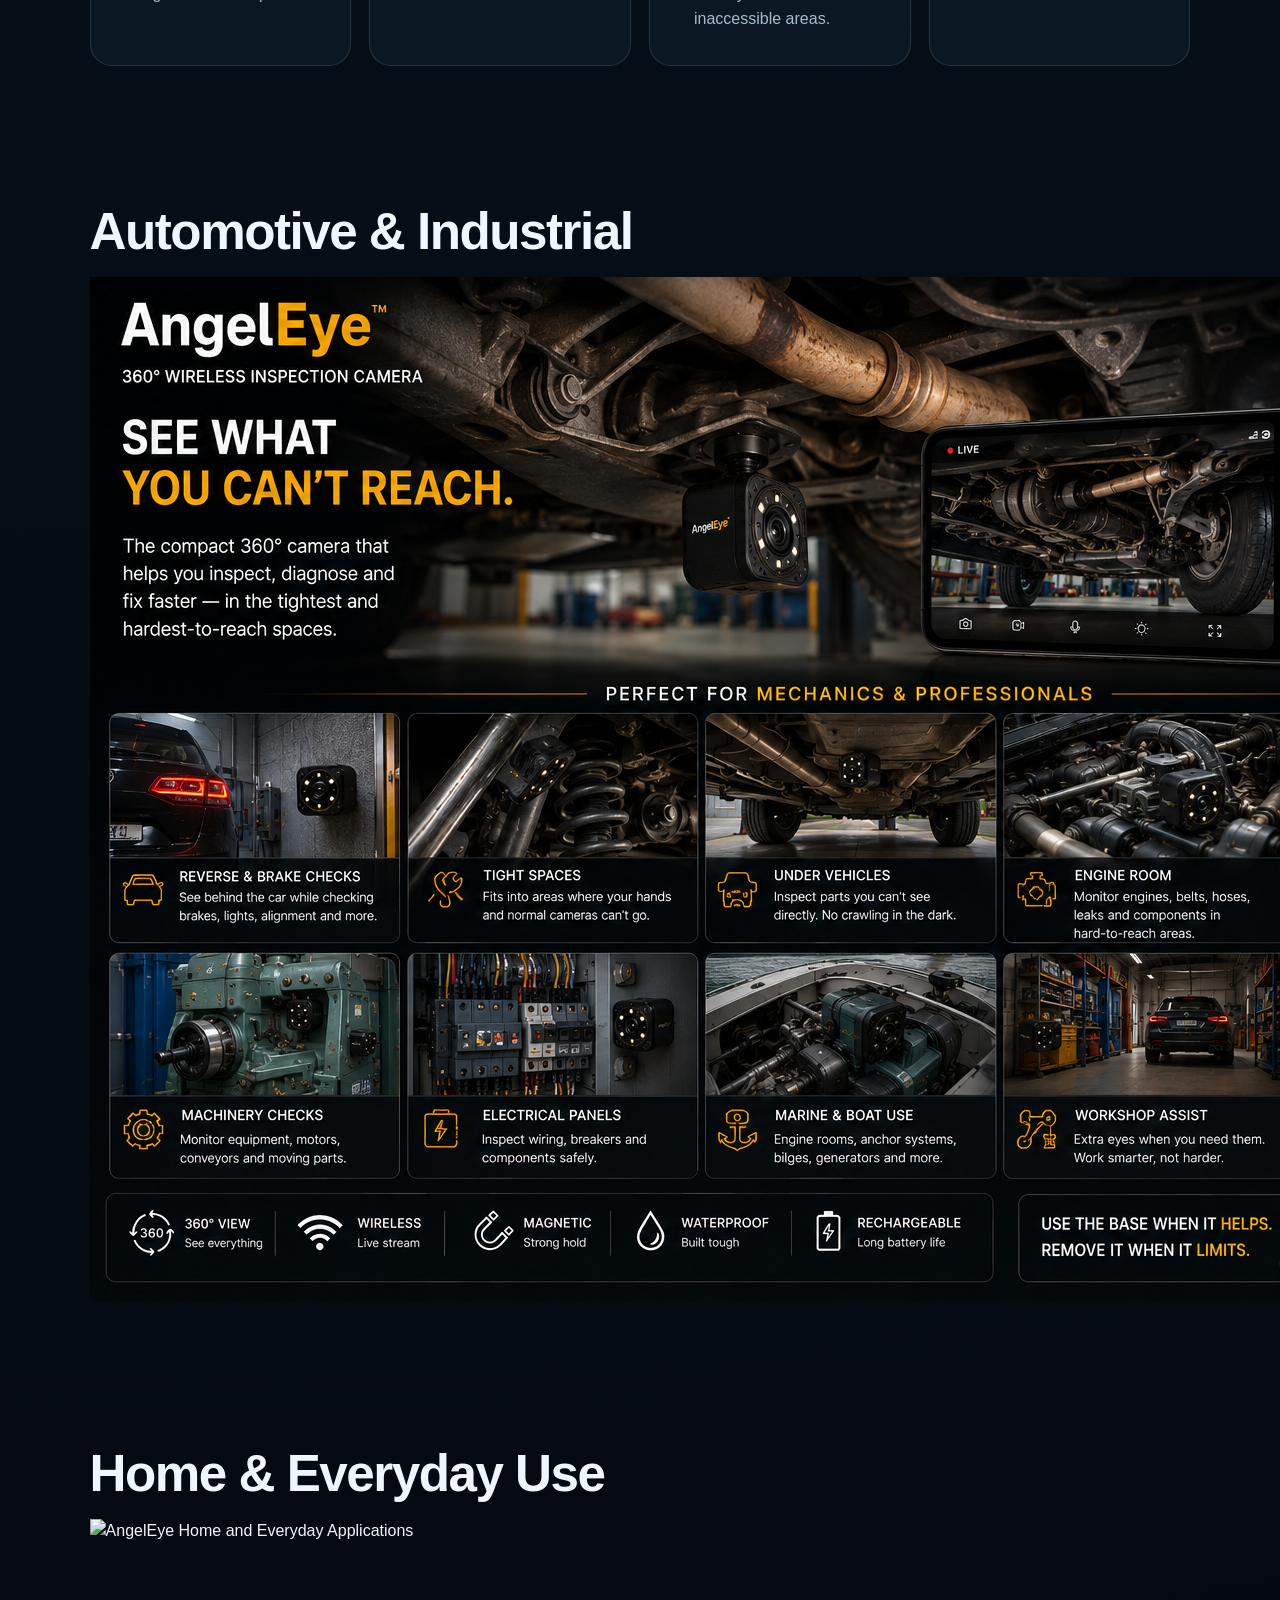
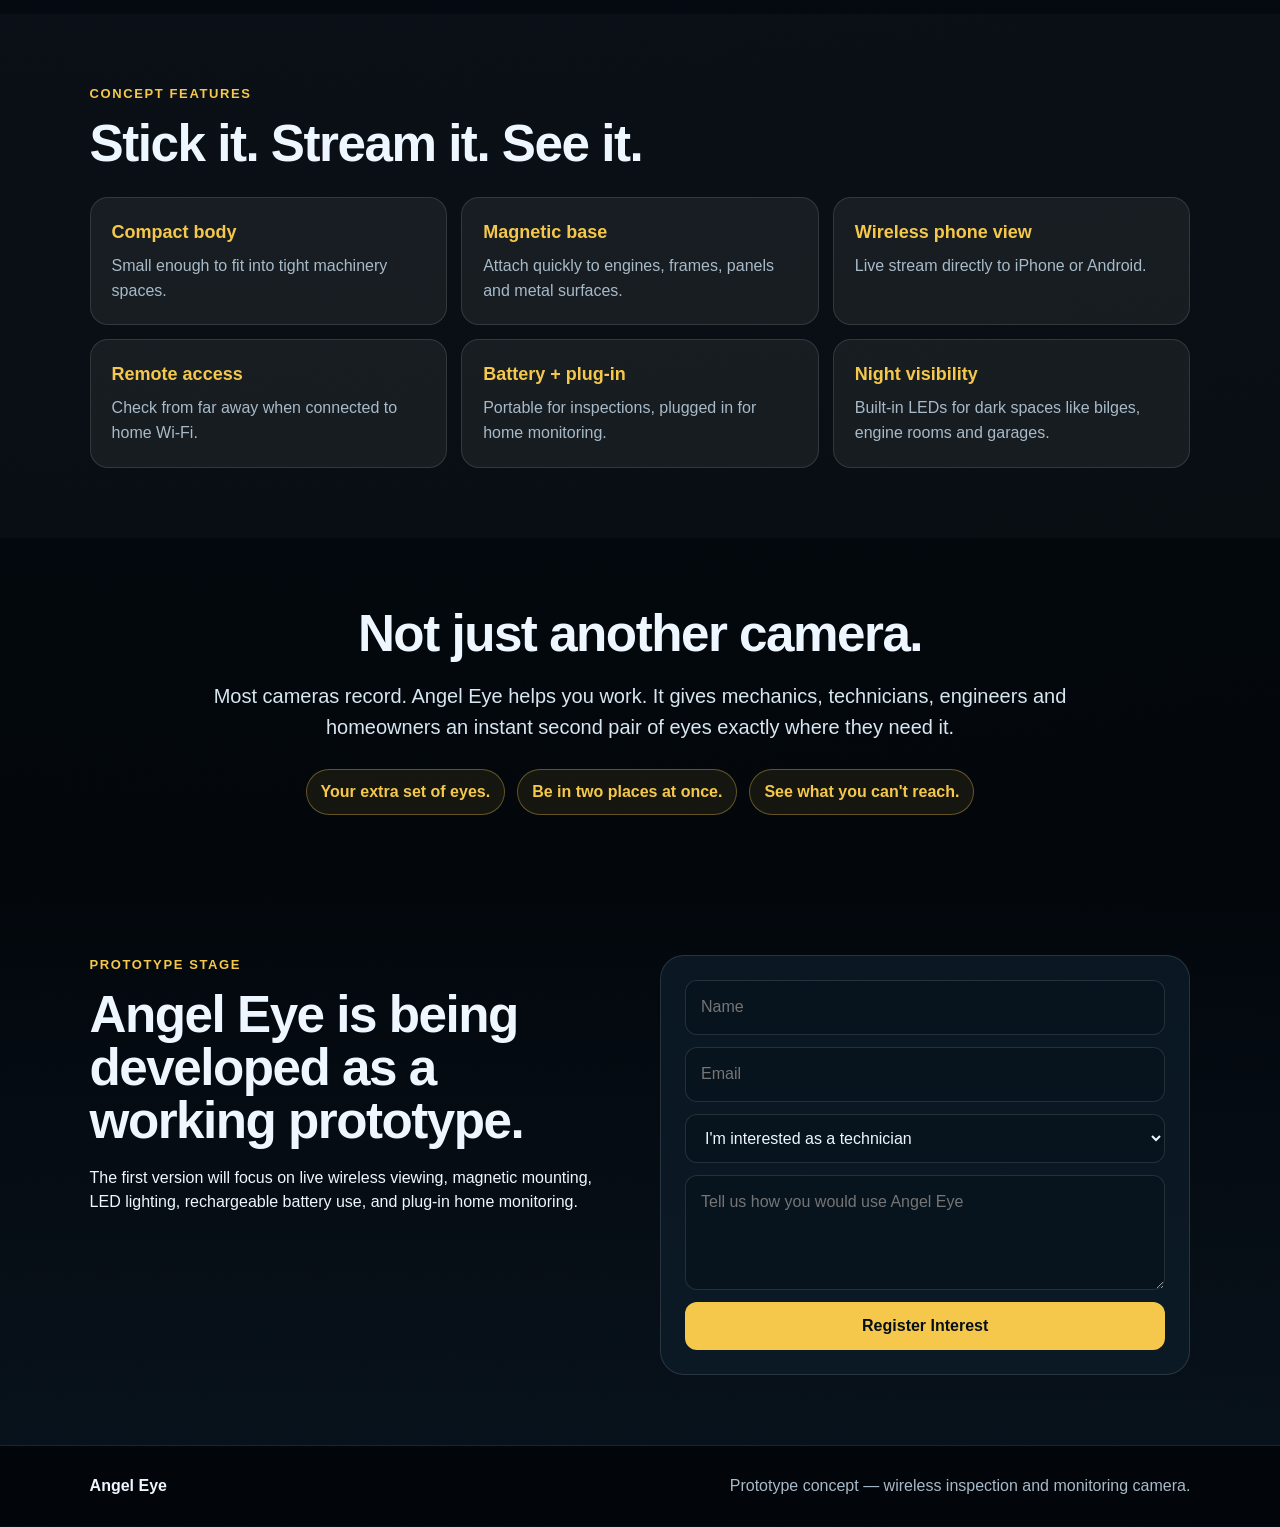
==== commit 3a1d1e0a: "index.html" ====
--- a/index.html
+++ b/index.html
@@ -138,6 +138,22 @@
         </article>
       </div>
     </section>
+    <section id="industrial">
+  <h2>Automotive & Industrial</h2>
+
+  <img src="angel-eye-industrial.png"
+       alt="AngelEye Automotive and Industrial Applications"
+       class="feature-image">
+
+</section>
+    <section id="home">
+  <h2>Home & Everyday Use</h2>
+
+  <img src="angel-eye-home.png"
+       alt="AngelEye Home and Everyday Applications"
+       class="feature-image">
+
+</section>
 
     <section class="features" id="features">
       <div class="section-heading">
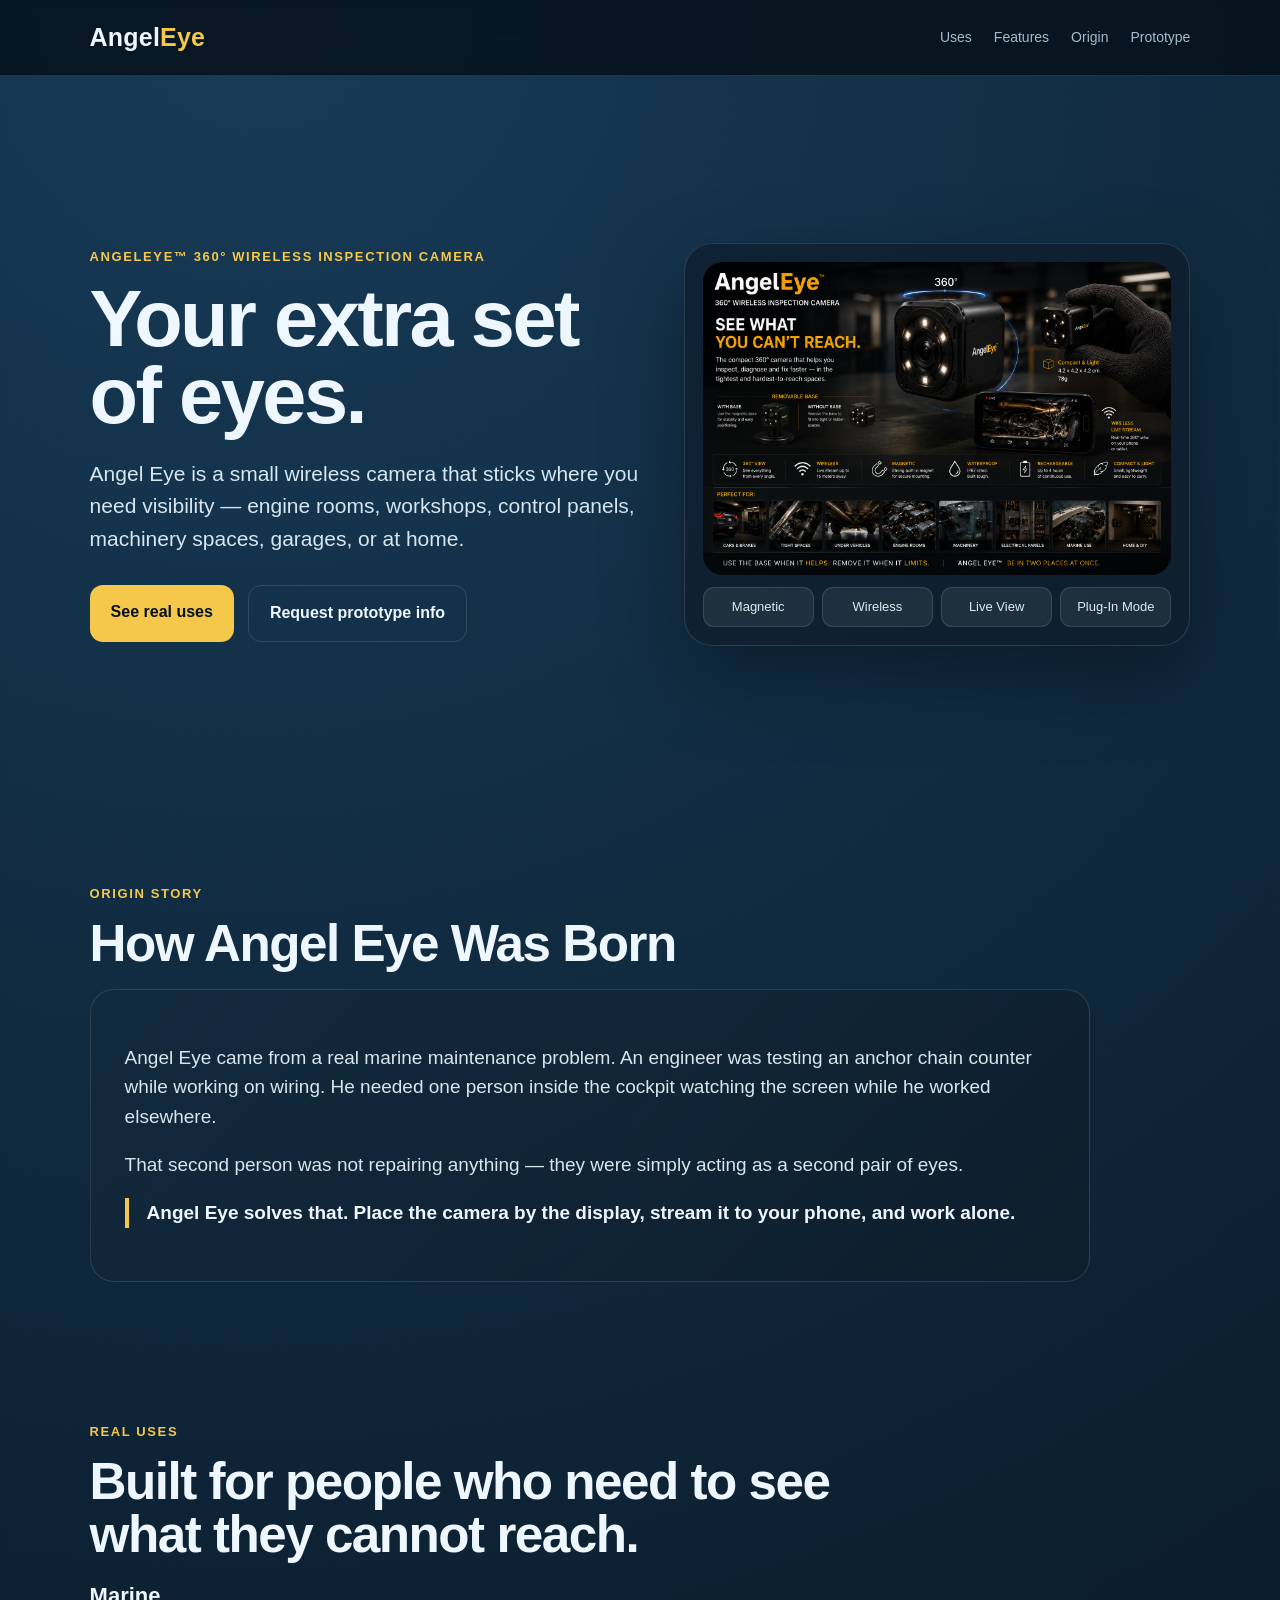
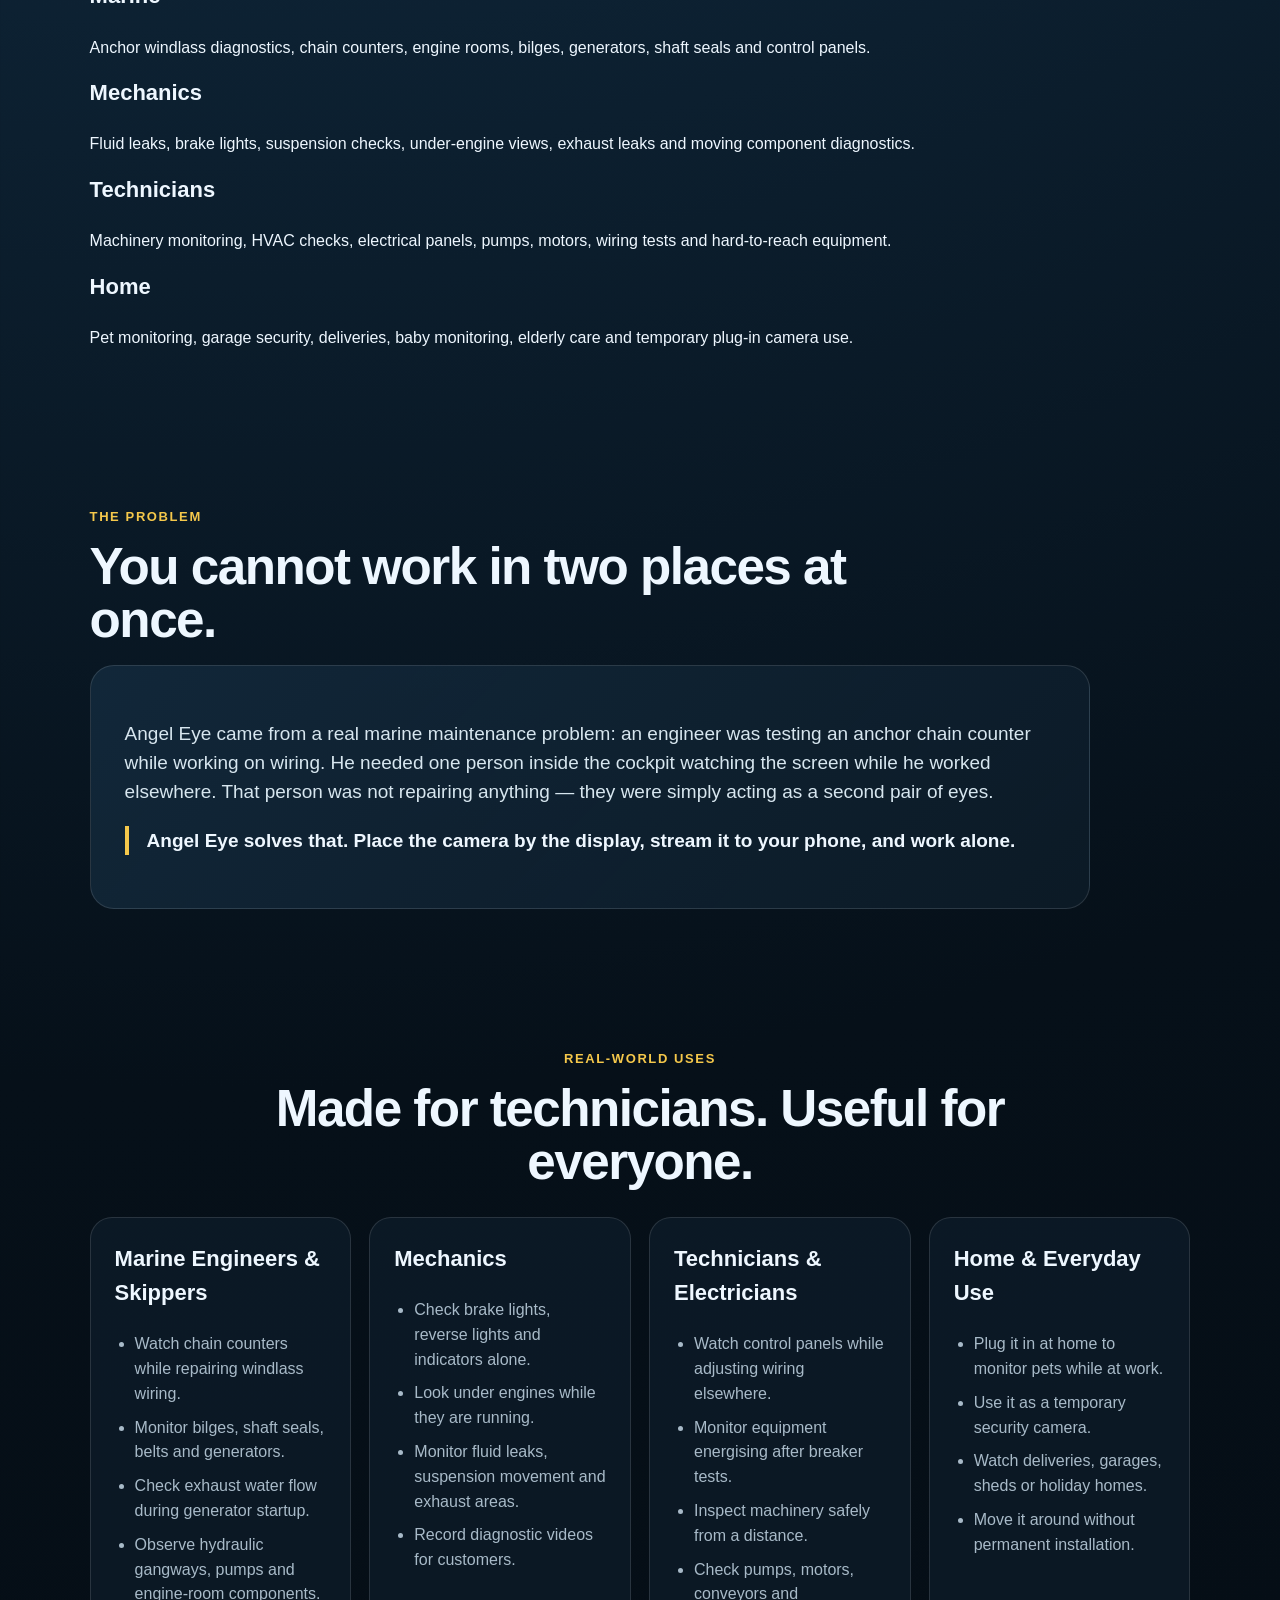
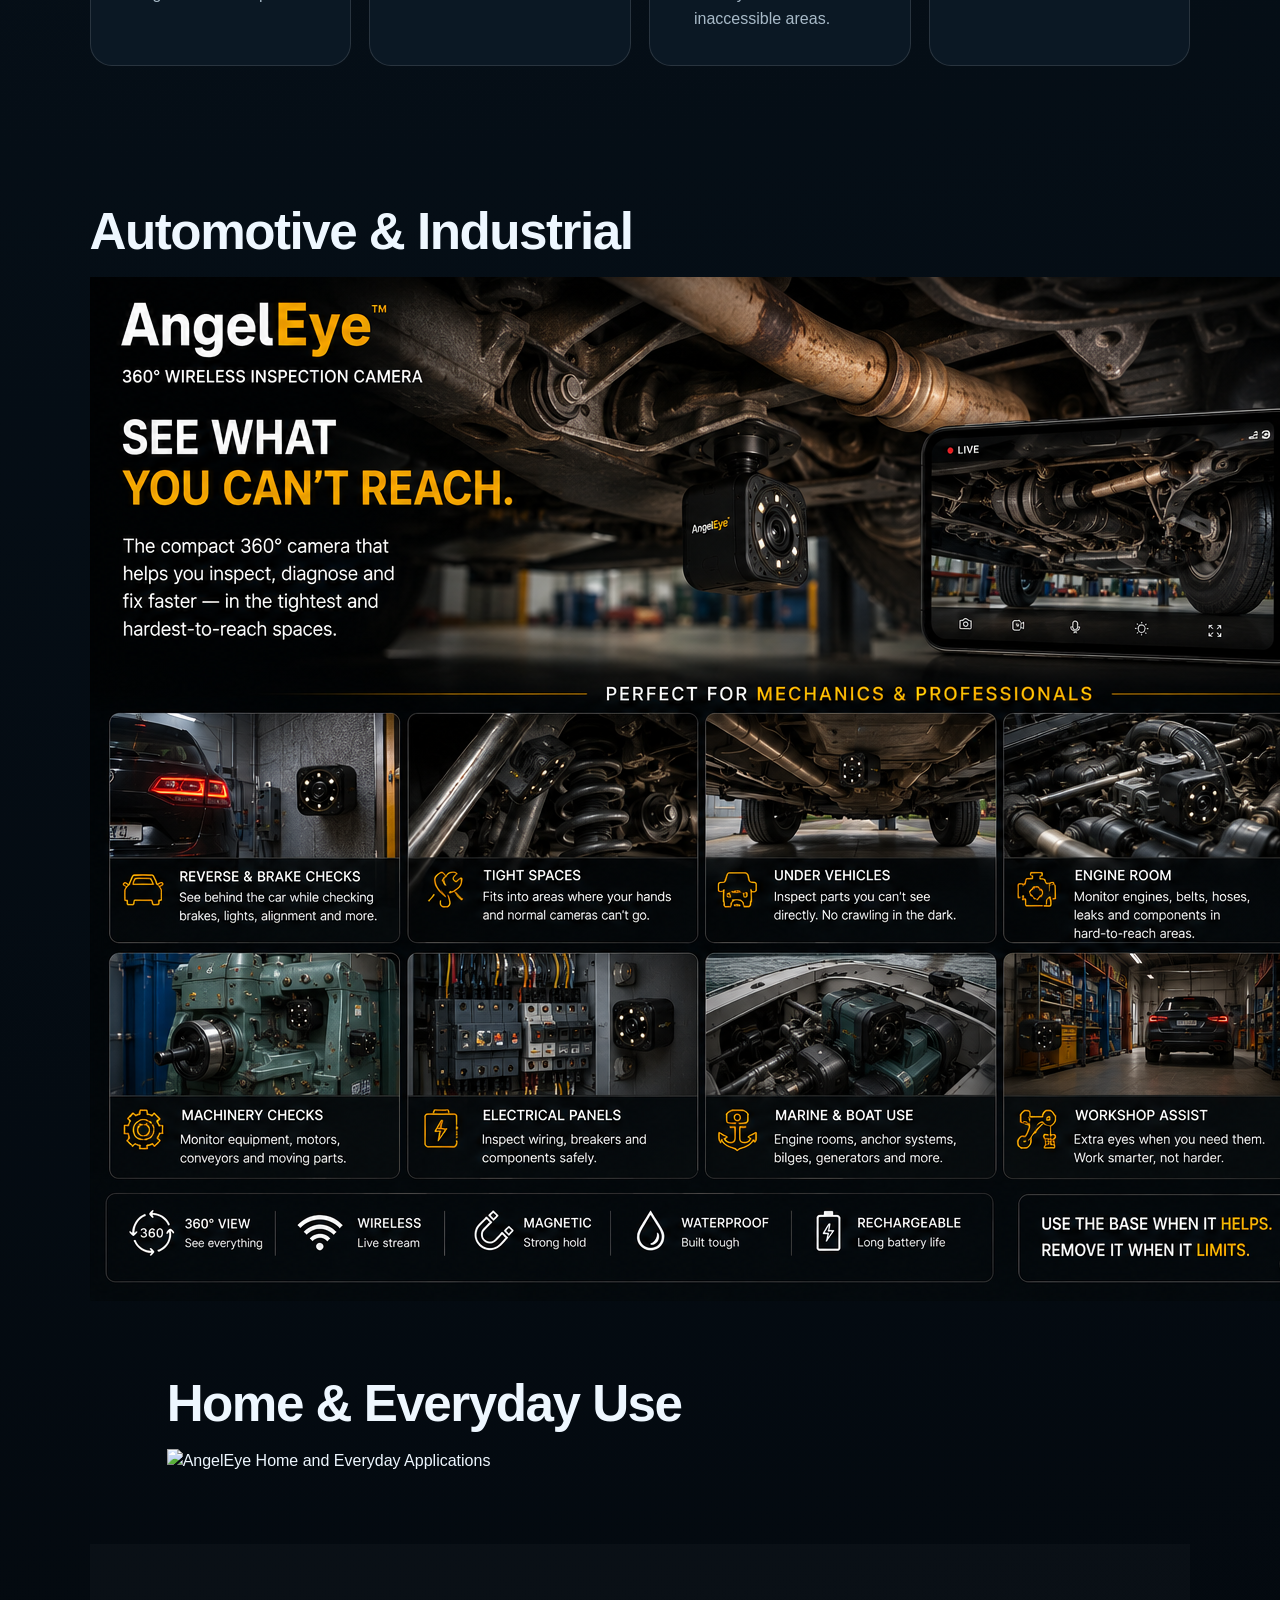
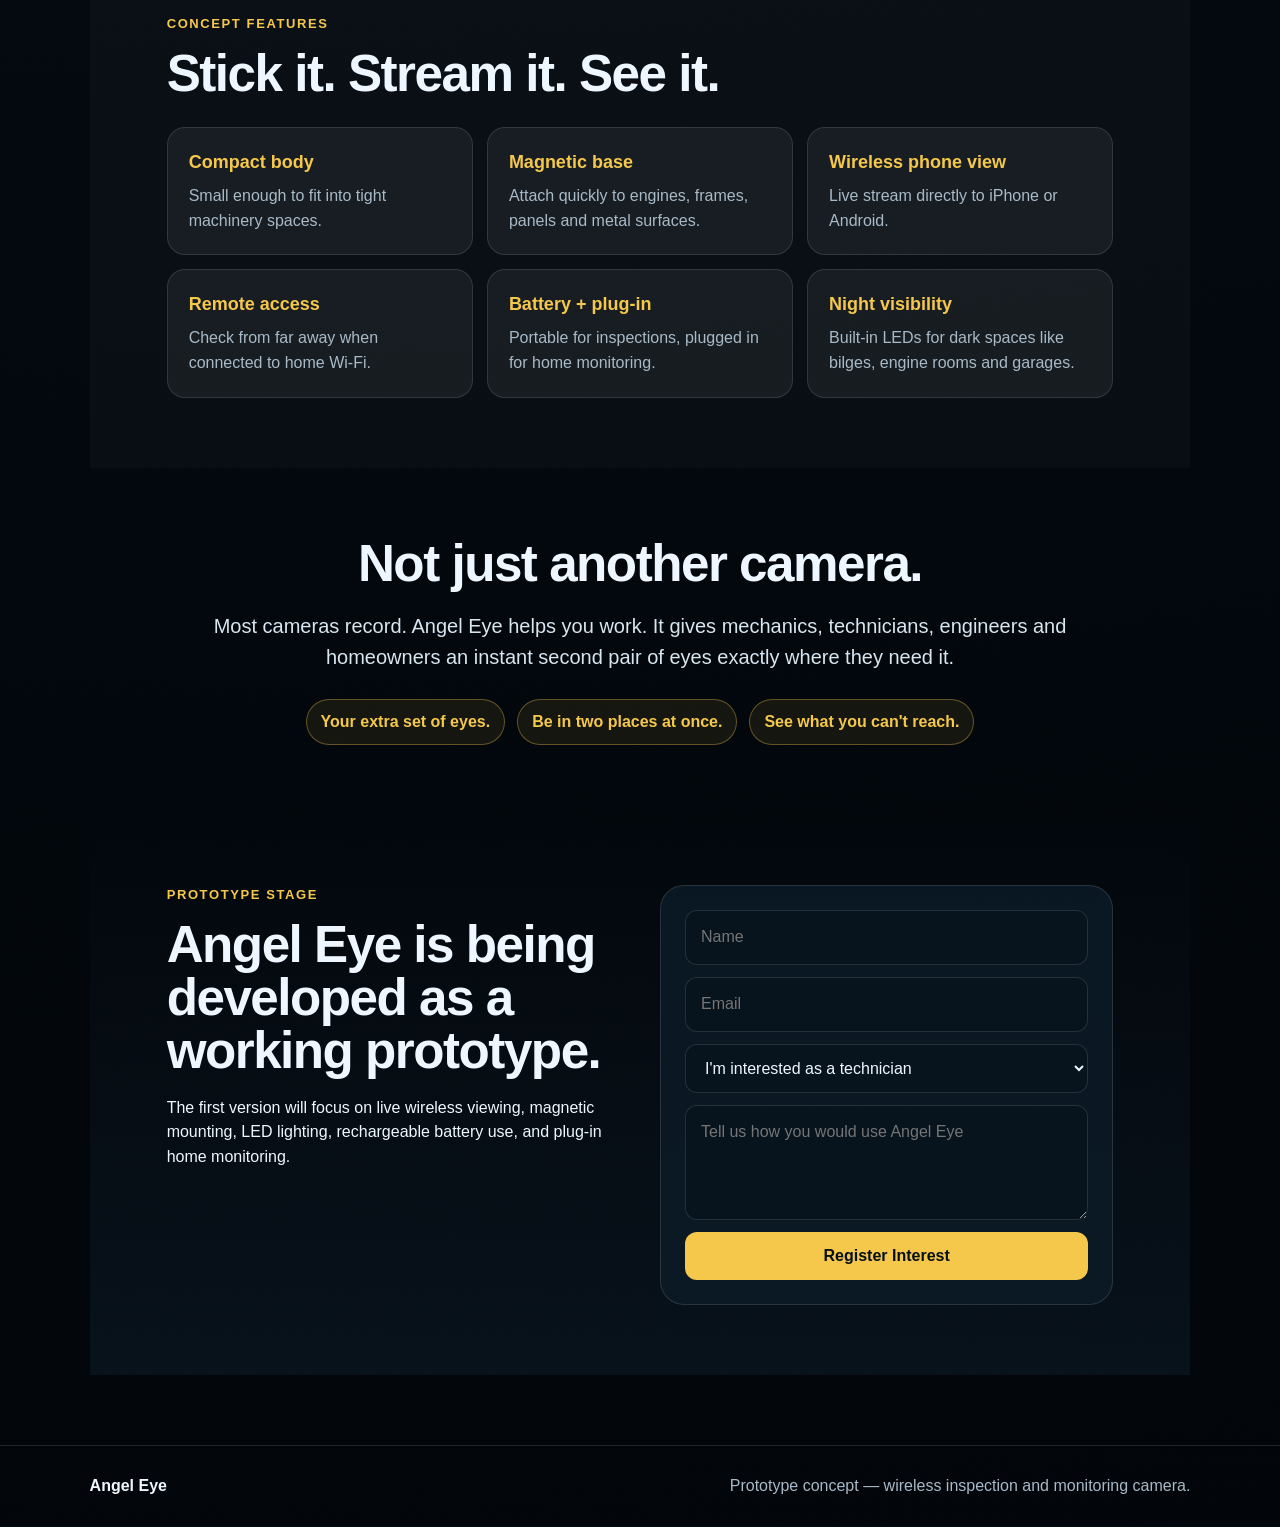
==== commit 97b132a6: "index.html" ====
--- a/index.html
+++ b/index.html
@@ -145,7 +145,6 @@
        alt="AngelEye Automotive and Industrial Applications"
        class="feature-image">
 
-</section>
     <section id="home">
   <h2>Home & Everyday Use</h2>
 
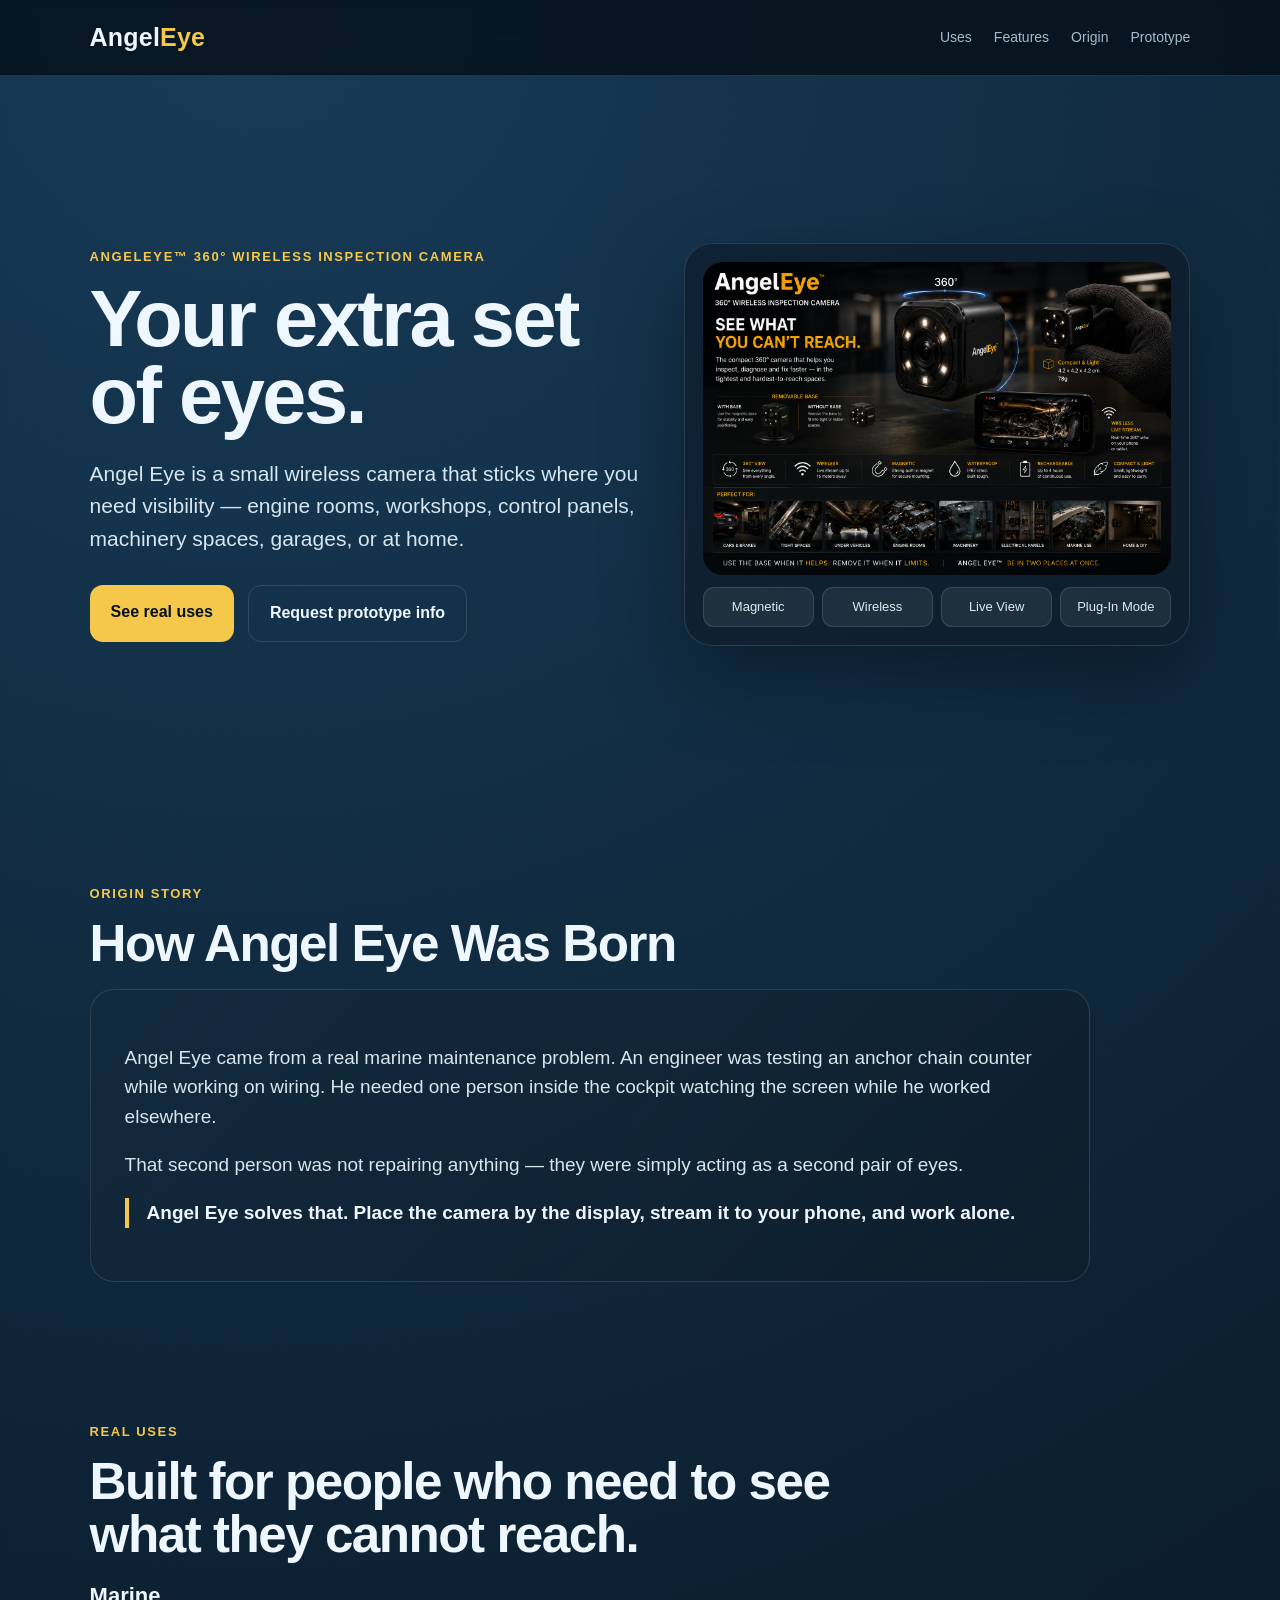
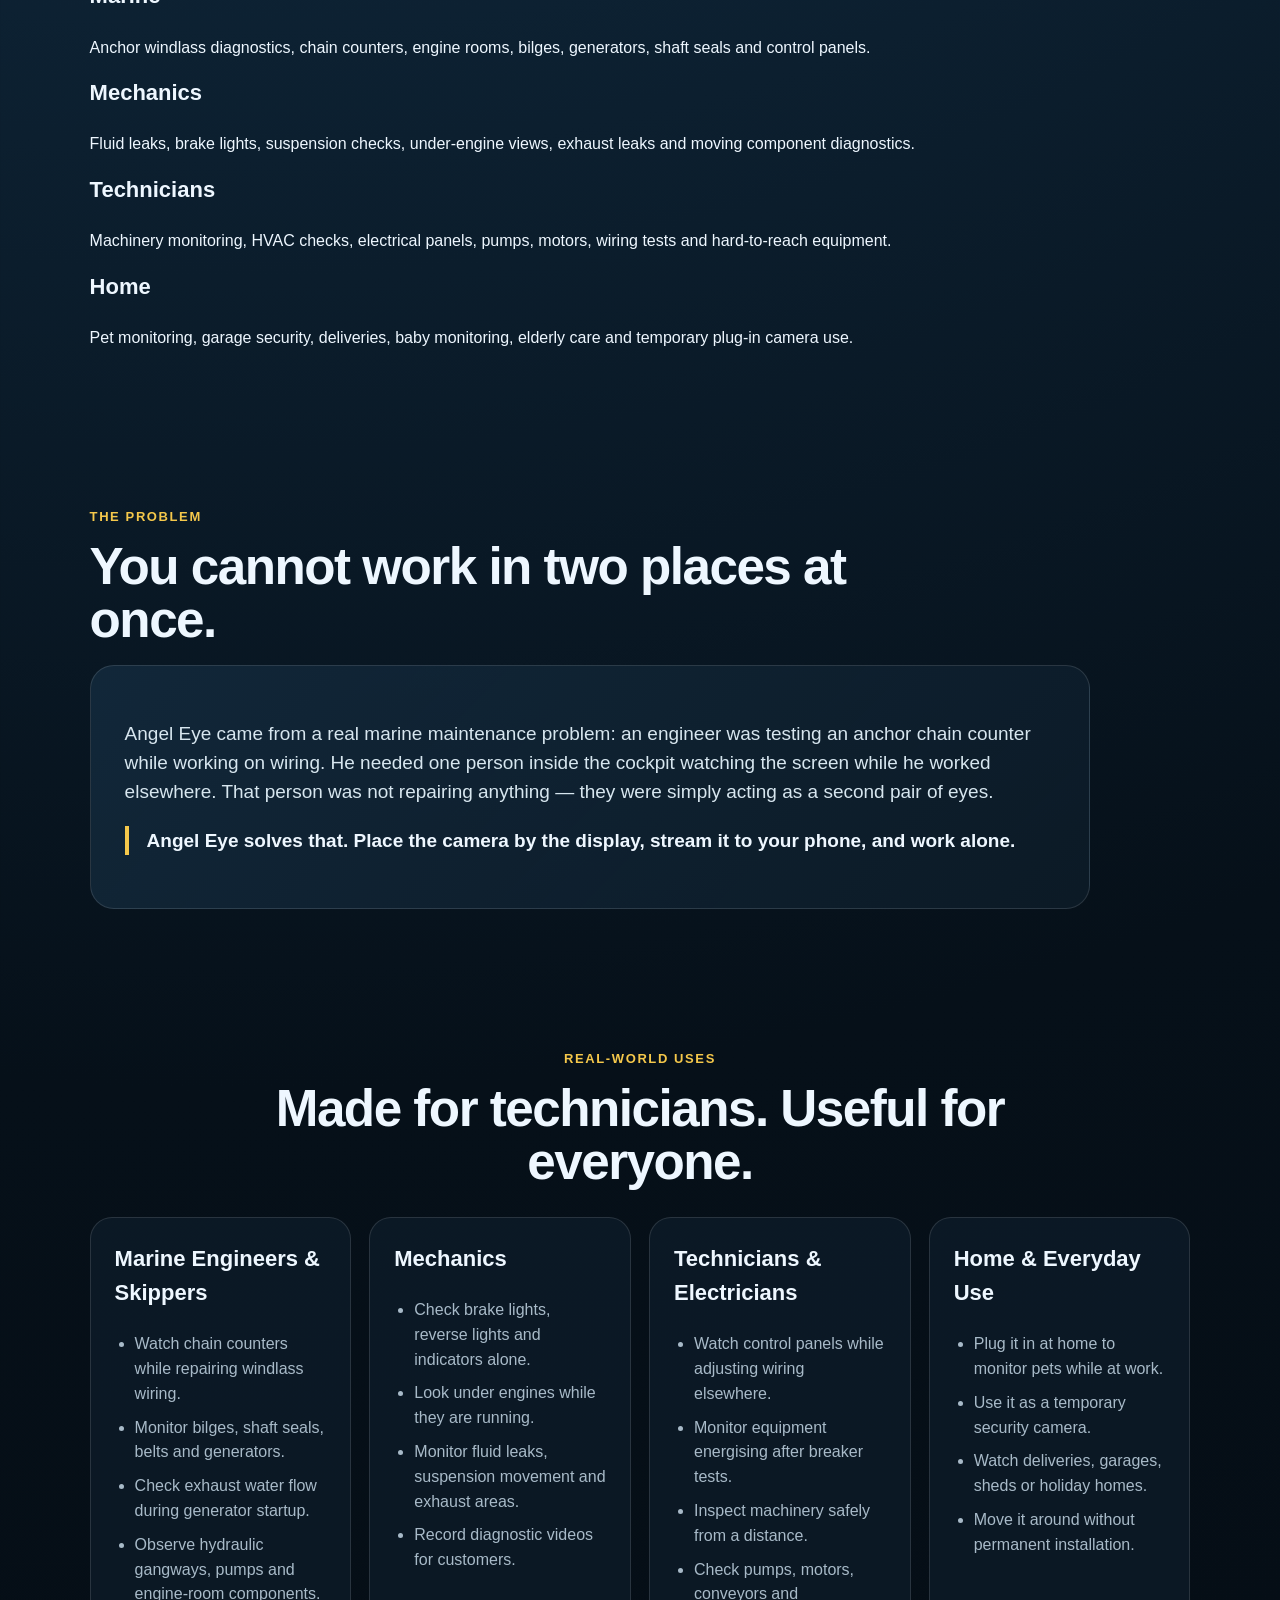
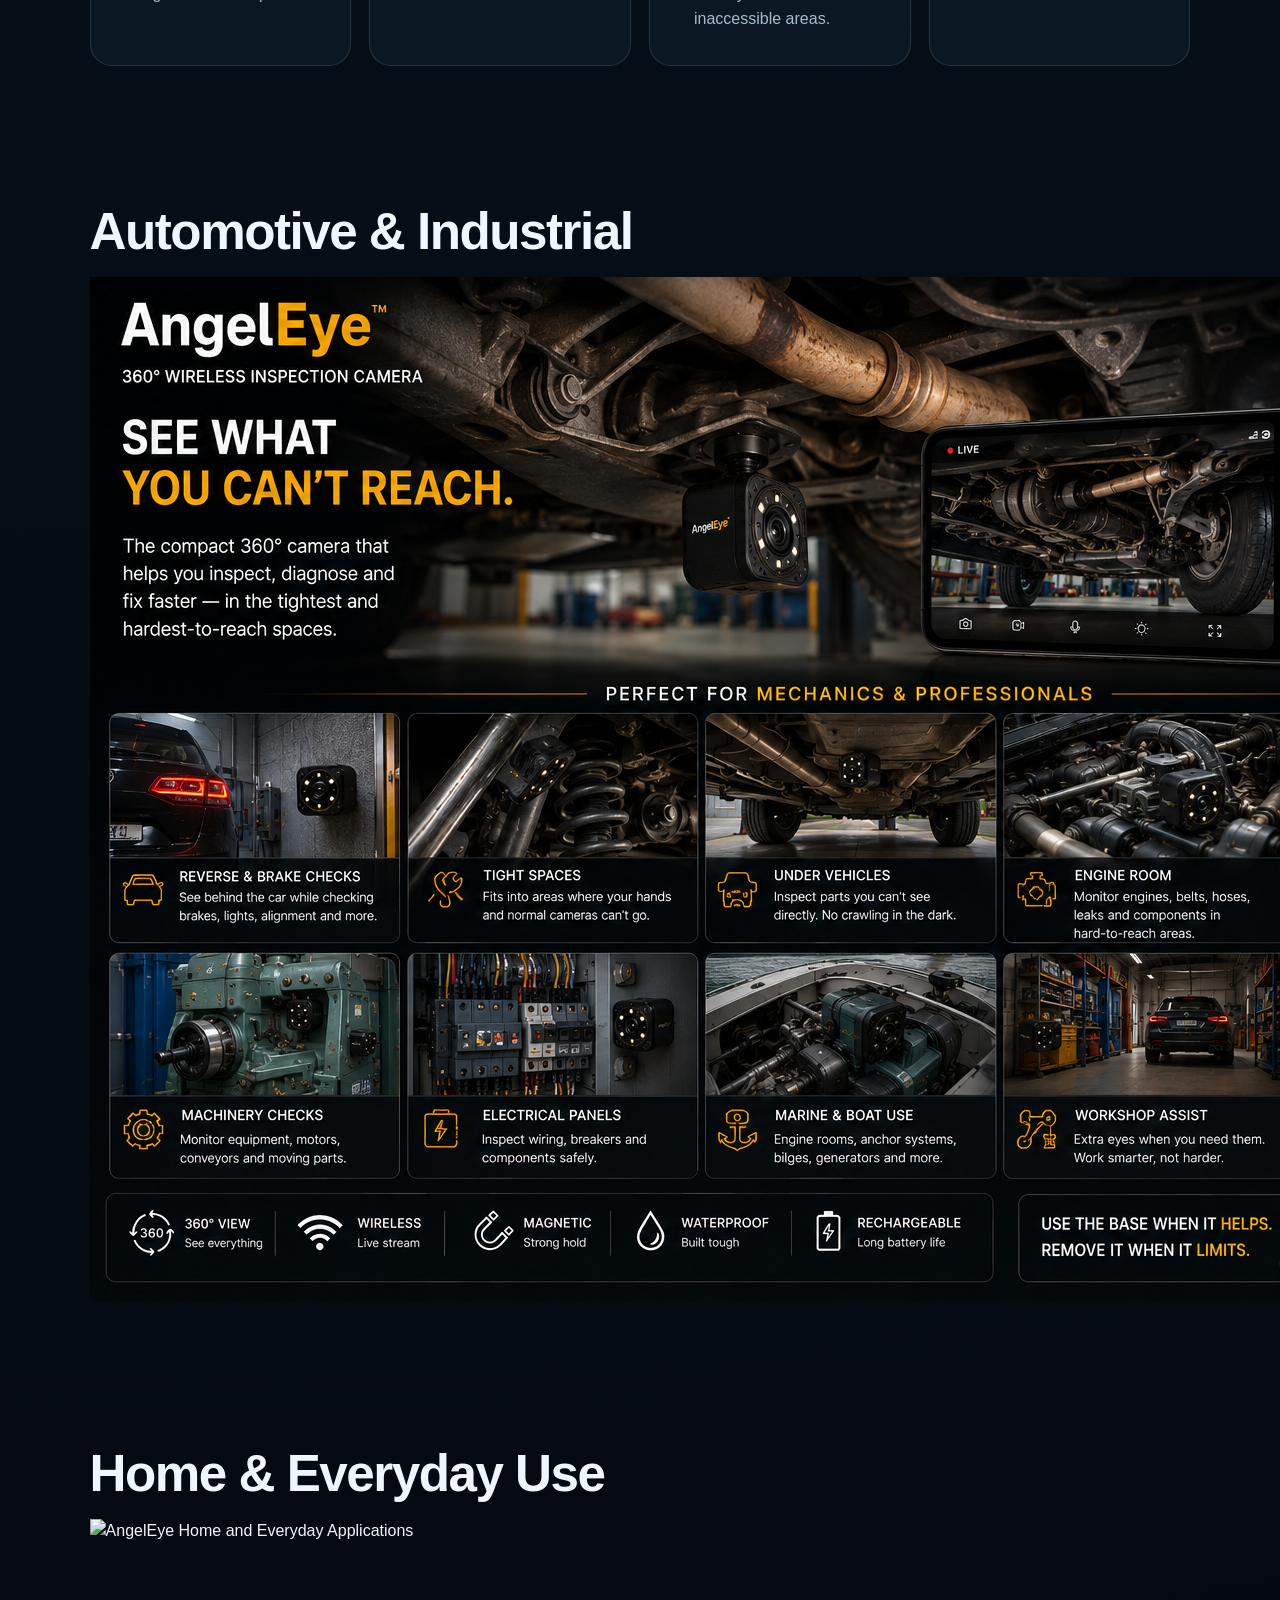
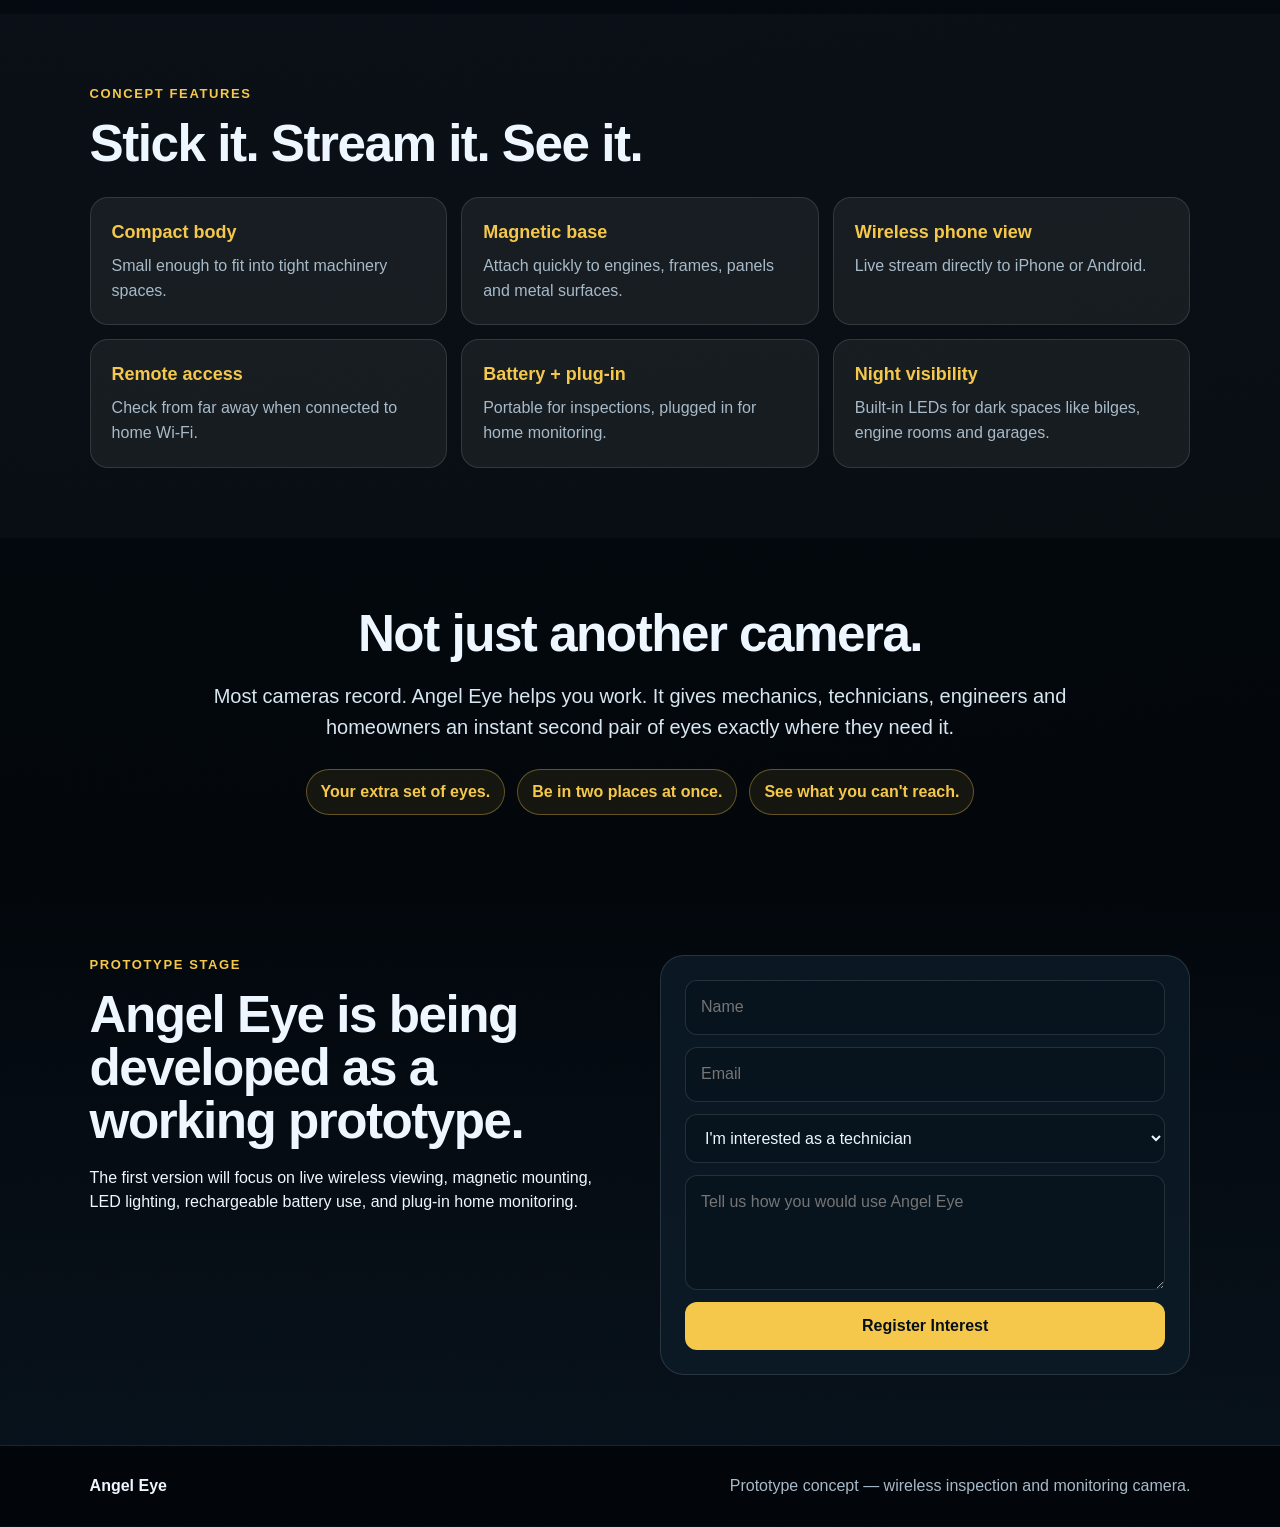
==== commit 79c2e3c7: "index.html" ====
--- a/index.html
+++ b/index.html
@@ -138,22 +138,22 @@
         </article>
       </div>
     </section>
-    <section id="industrial">
+    
+<section id="industrial" class="section image-section">
   <h2>Automotive & Industrial</h2>
 
   <img src="angel-eye-industrial.png"
        alt="AngelEye Automotive and Industrial Applications"
        class="feature-image">
-
-    <section id="home">
+</section>
+
+<section id="home" class="section image-section">
   <h2>Home & Everyday Use</h2>
 
   <img src="angel-eye-home.png"
        alt="AngelEye Home and Everyday Applications"
        class="feature-image">
-
-</section>
-
+</section>
     <section class="features" id="features">
       <div class="section-heading">
         <p class="eyebrow">Concept features</p>
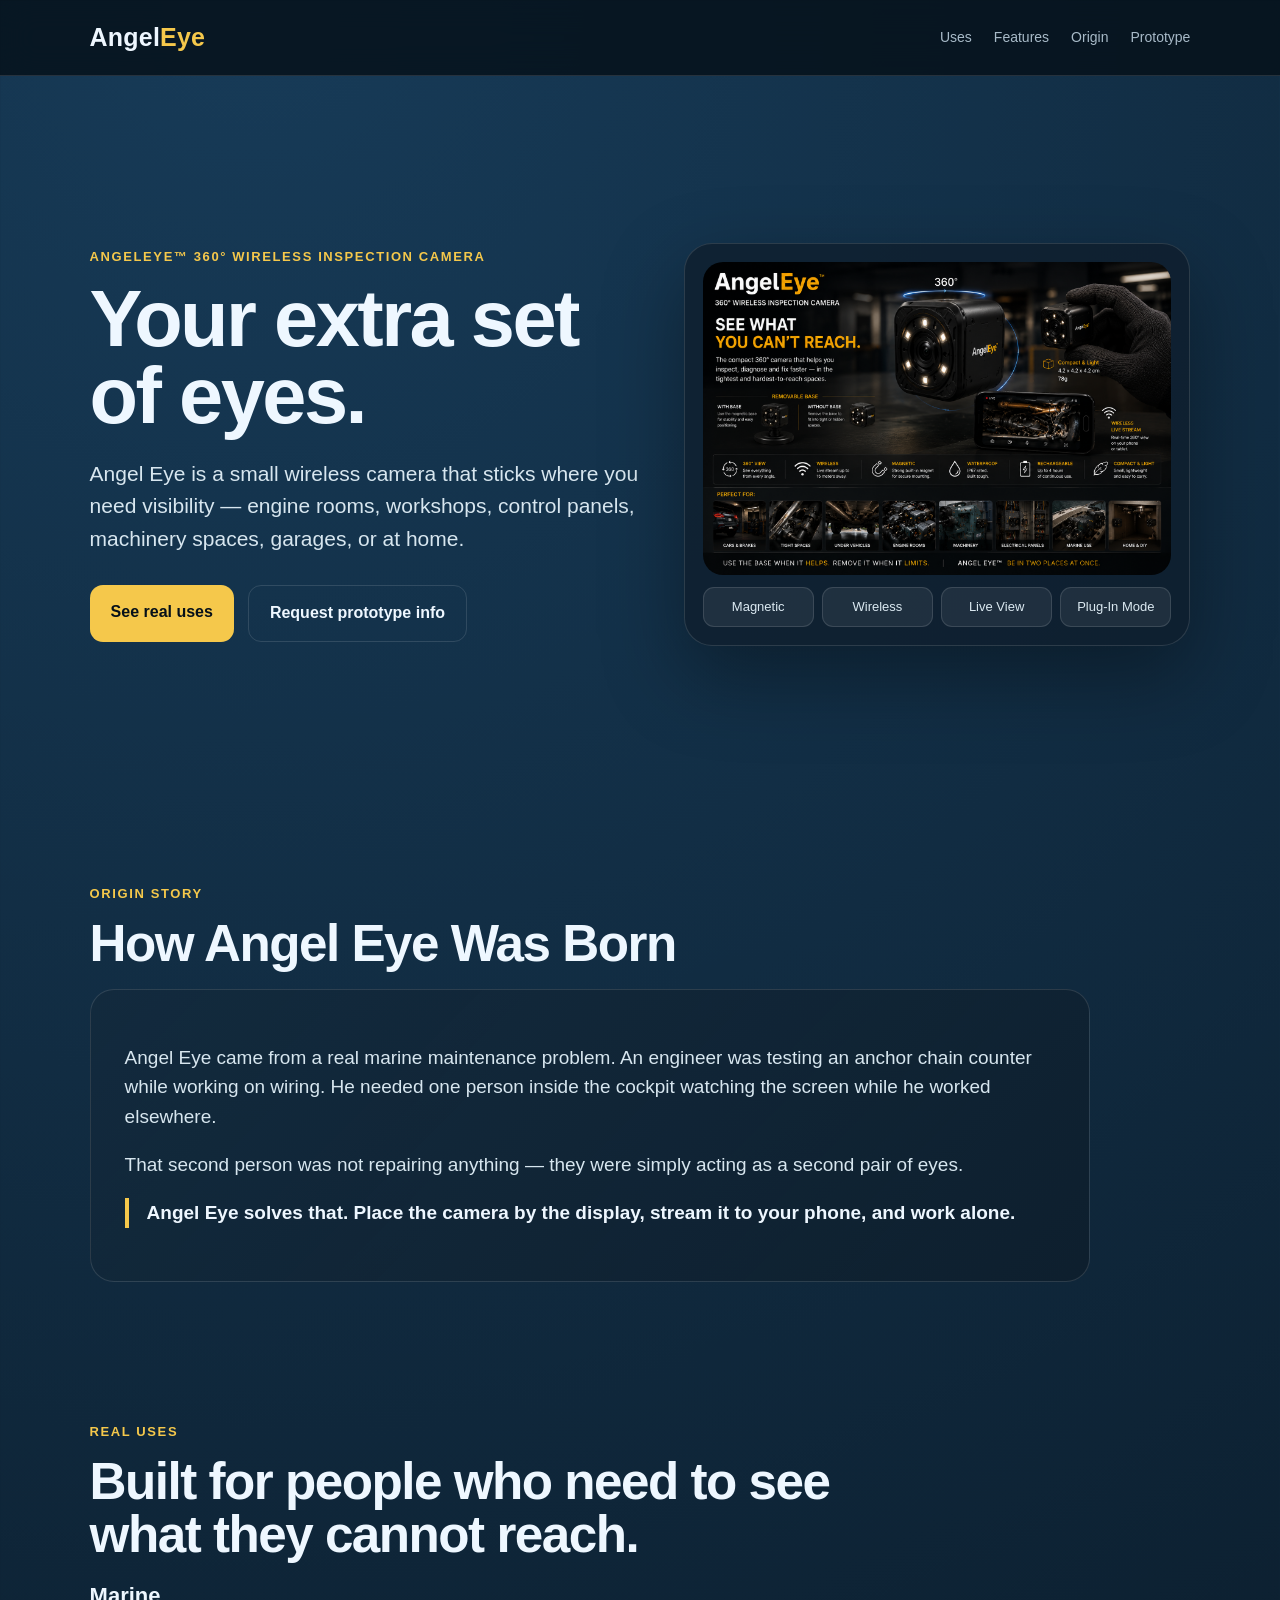
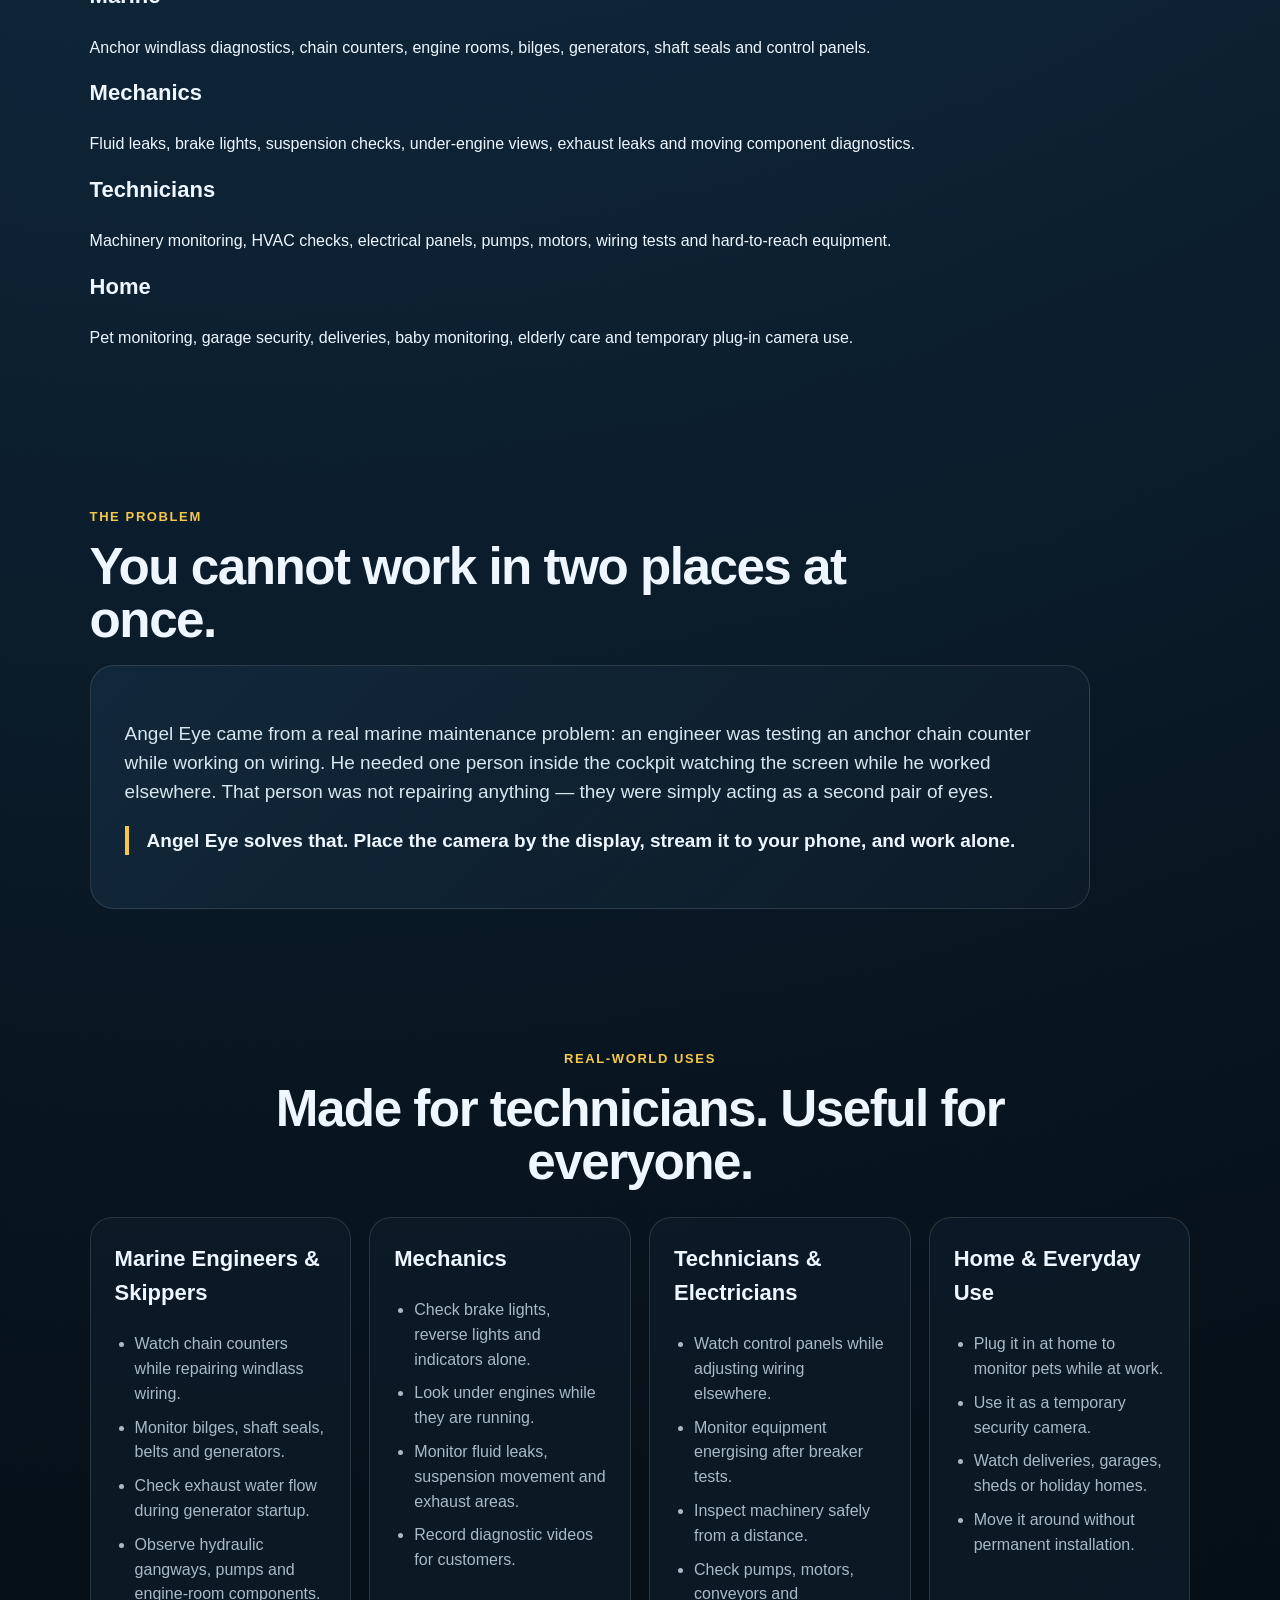
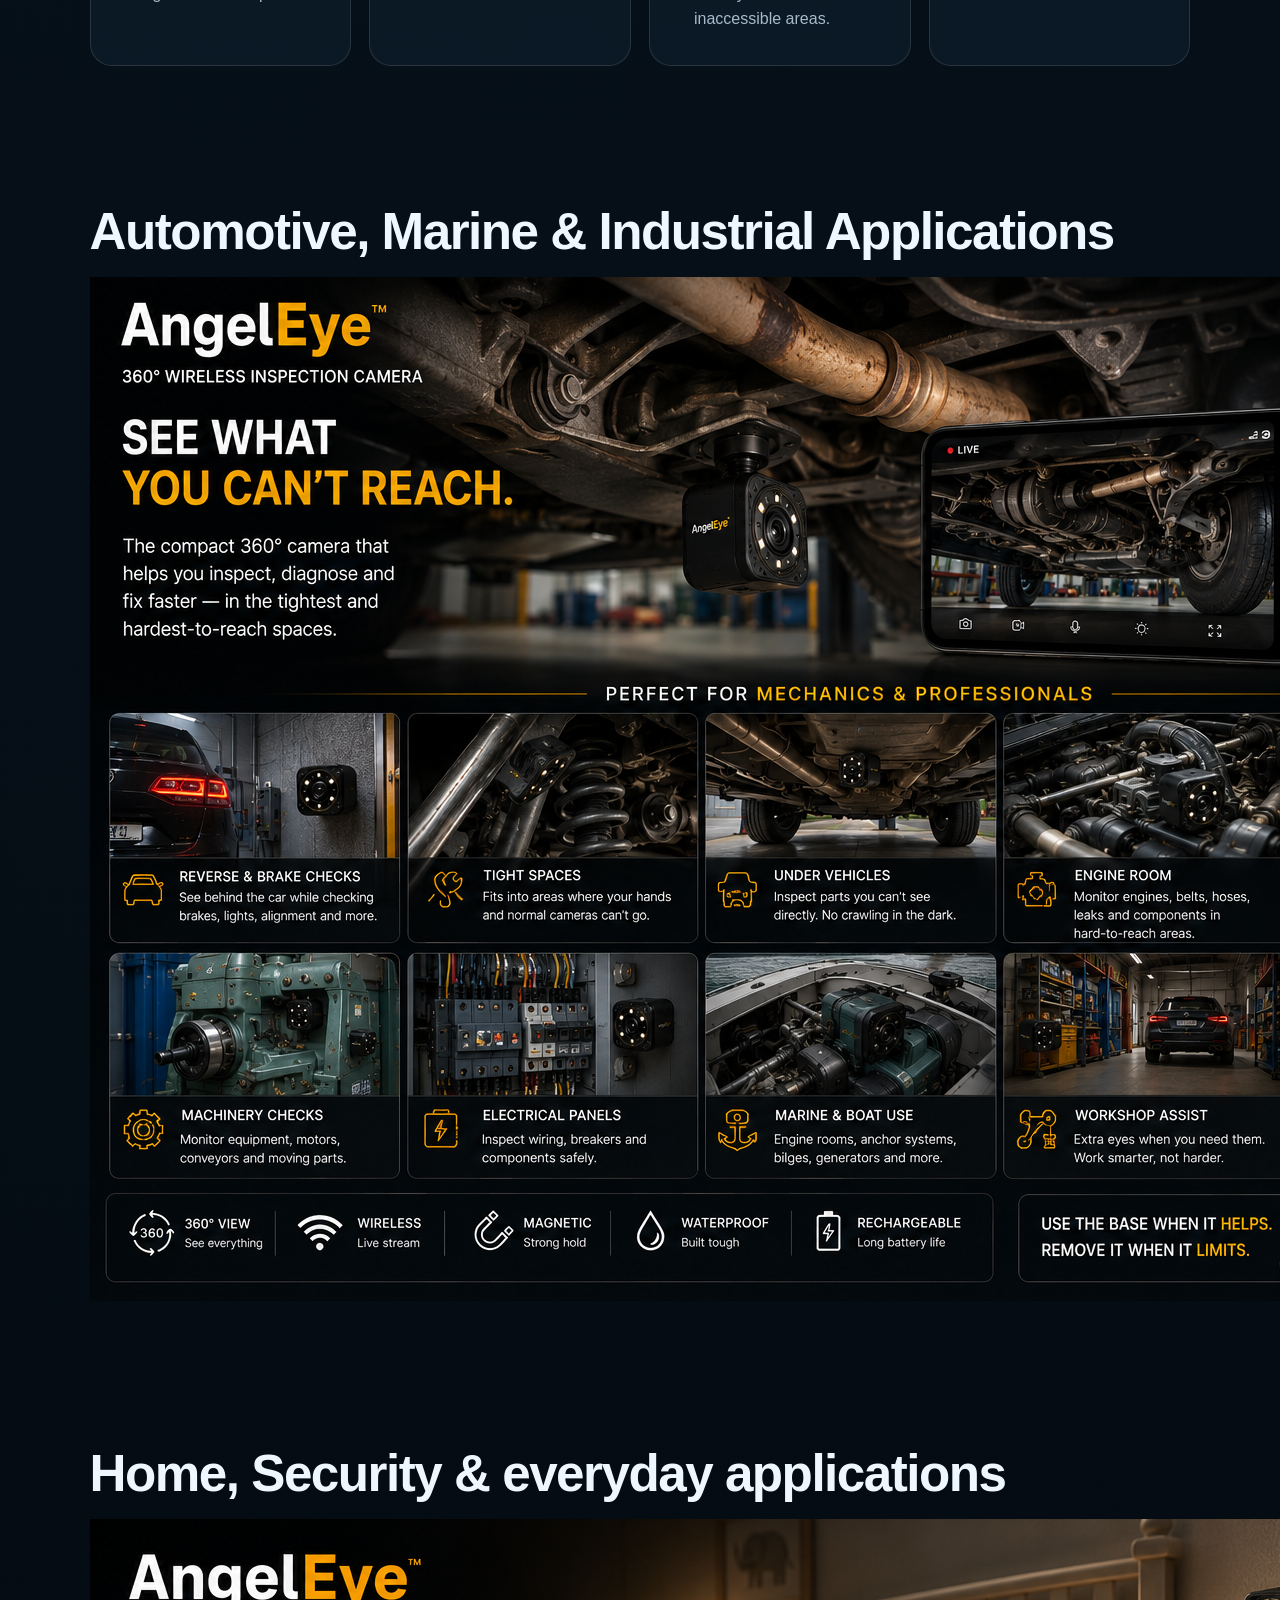
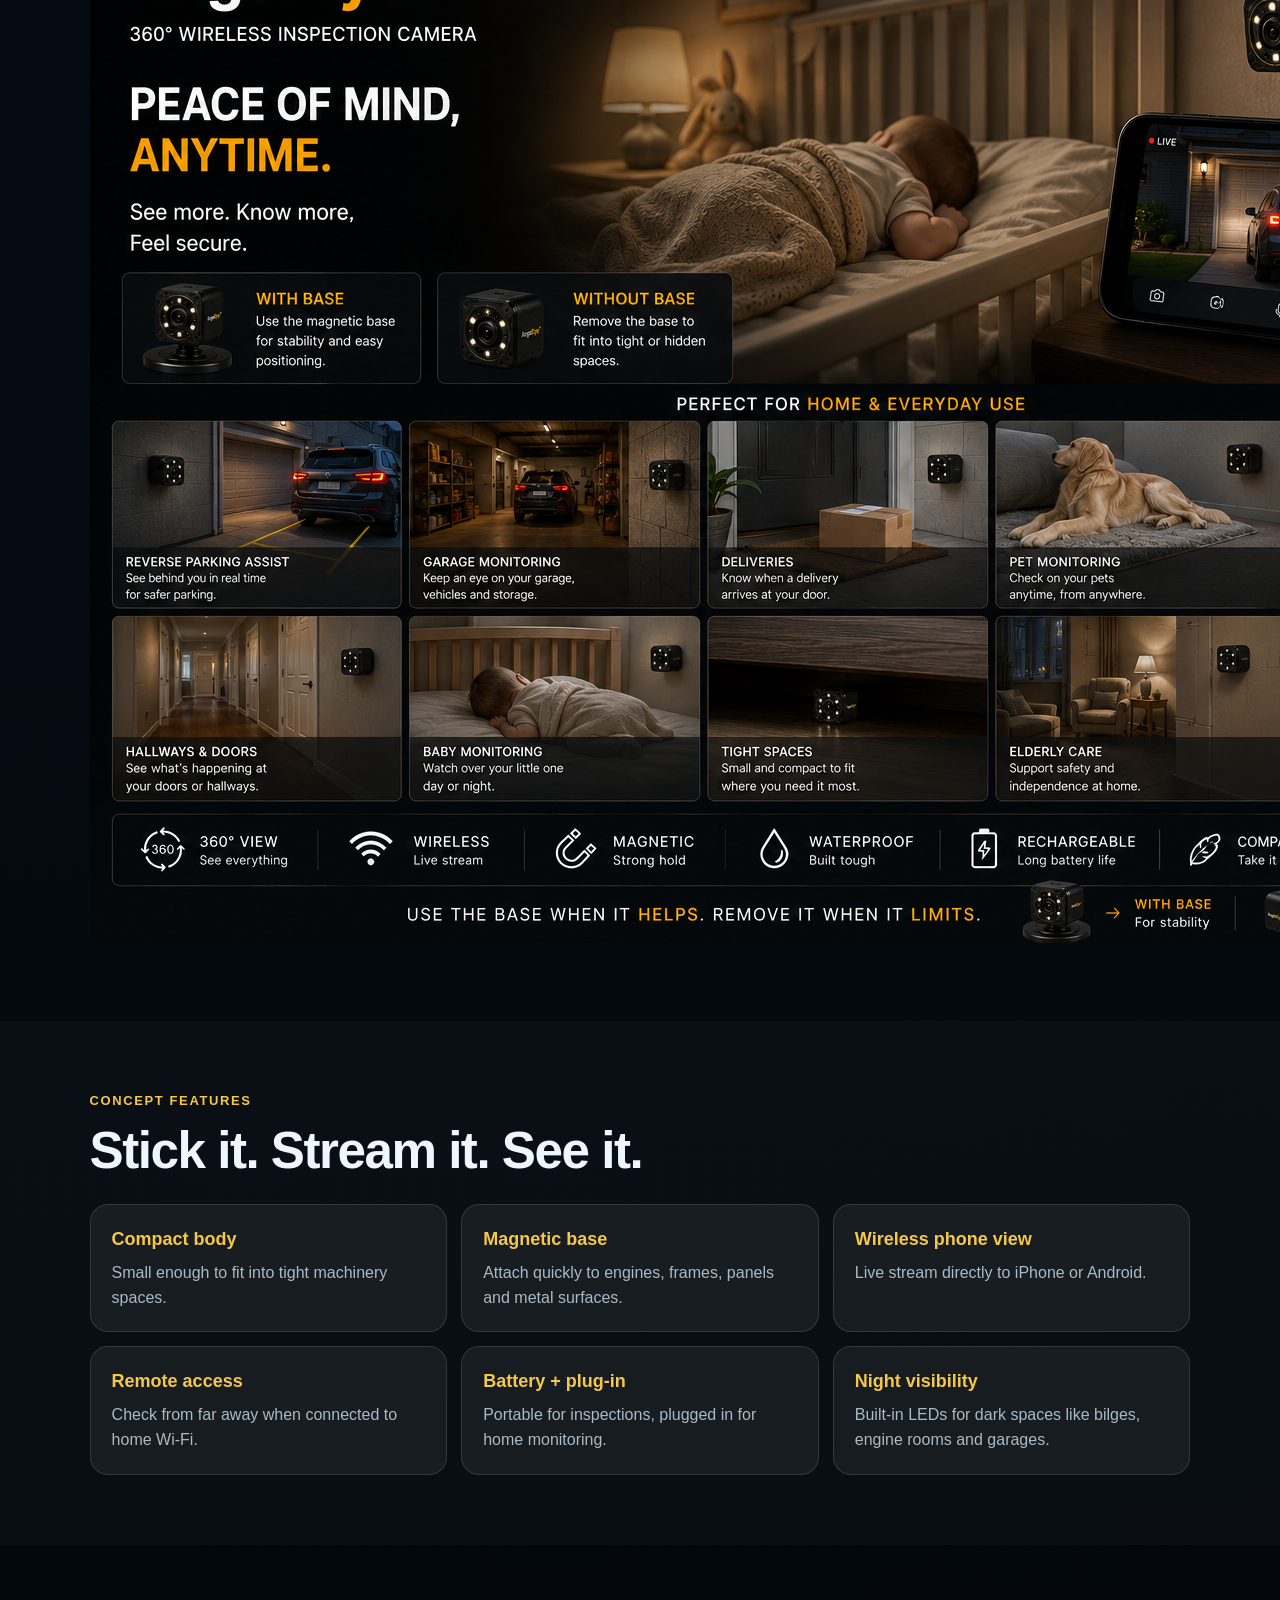
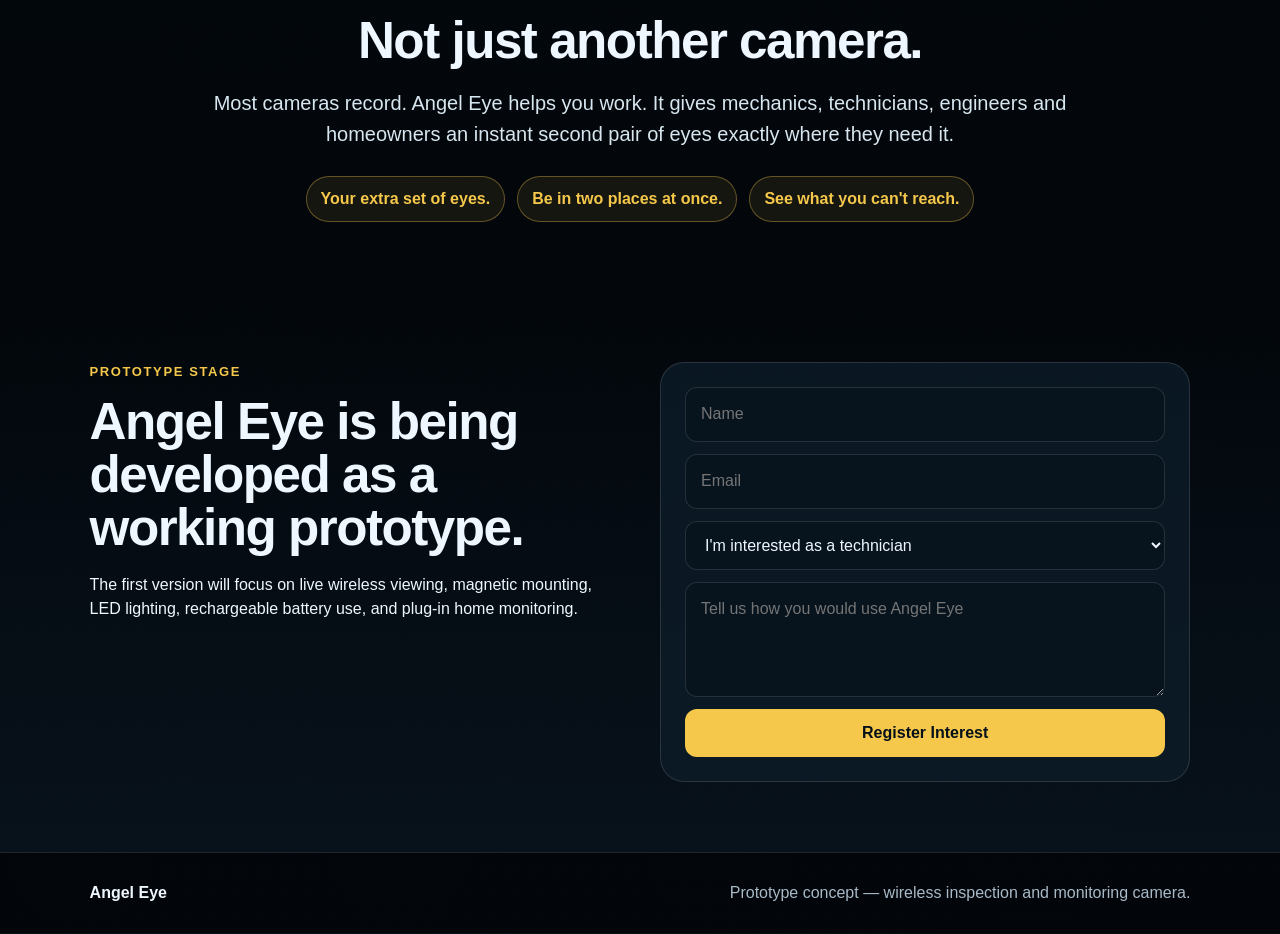
==== commit 9b9653b4: "index.html" ====
--- a/index.html
+++ b/index.html
@@ -140,7 +140,7 @@
     </section>
     
 <section id="industrial" class="section image-section">
-  <h2>Automotive & Industrial</h2>
+  <h2>Automotive, Marine & Industrial Applications</h2>
 
   <img src="angel-eye-industrial.png"
        alt="AngelEye Automotive and Industrial Applications"
@@ -148,7 +148,7 @@
 </section>
 
 <section id="home" class="section image-section">
-  <h2>Home & Everyday Use</h2>
+  <h2>Home, Security & everyday applications</h2>
 
   <img src="angel-eye-home.png"
        alt="AngelEye Home and Everyday Applications"
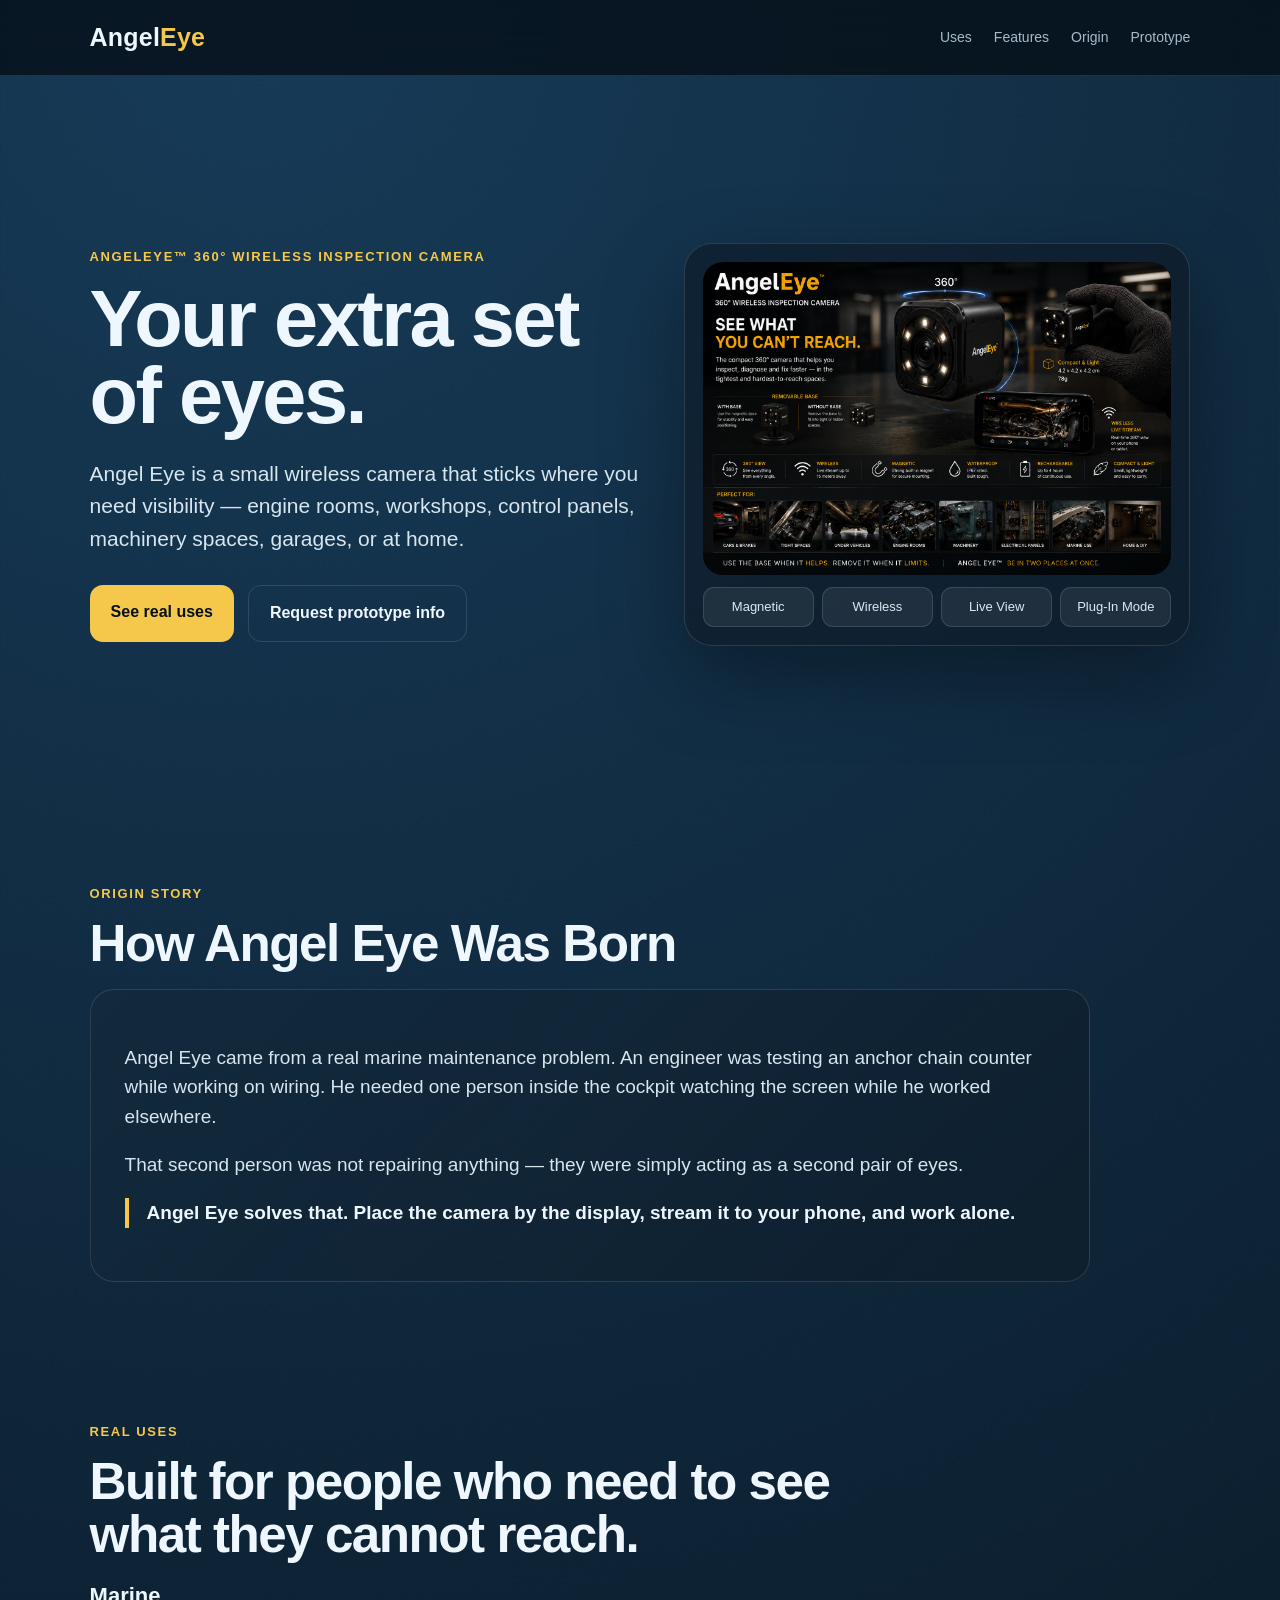
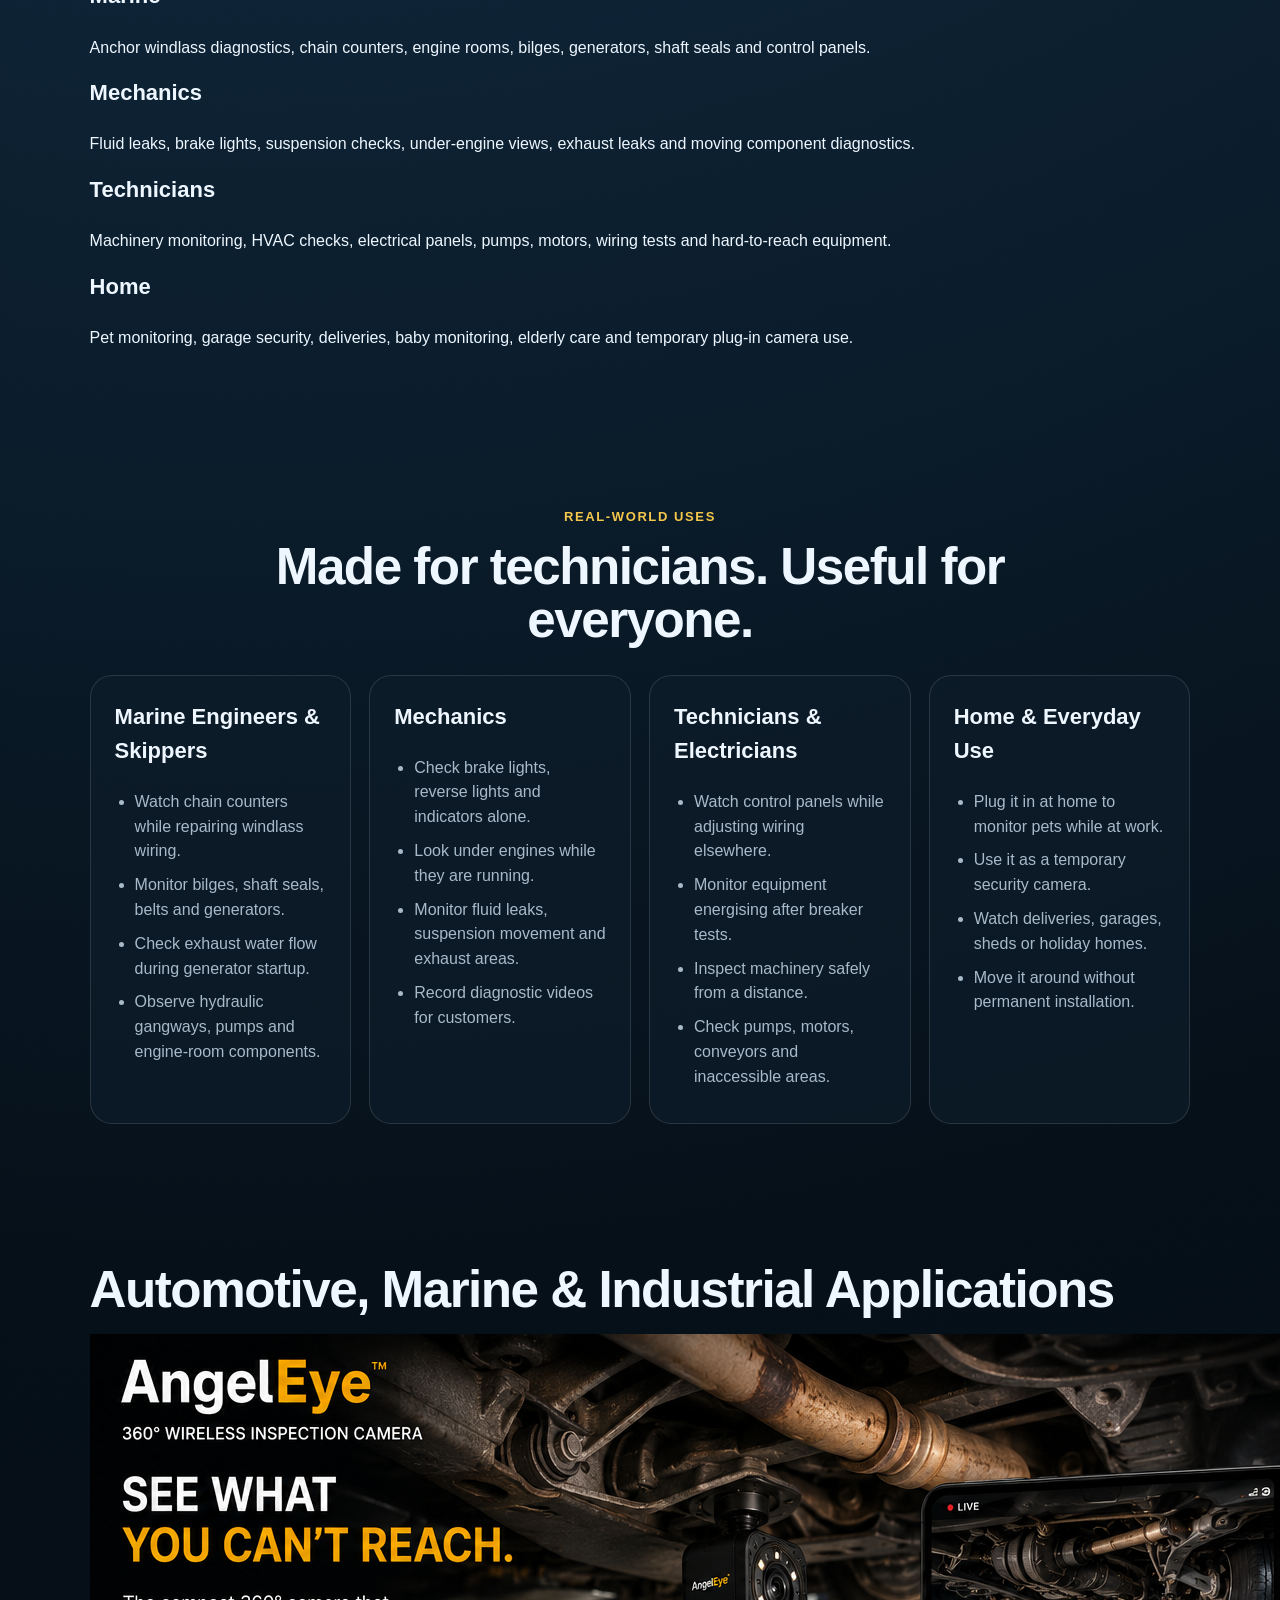
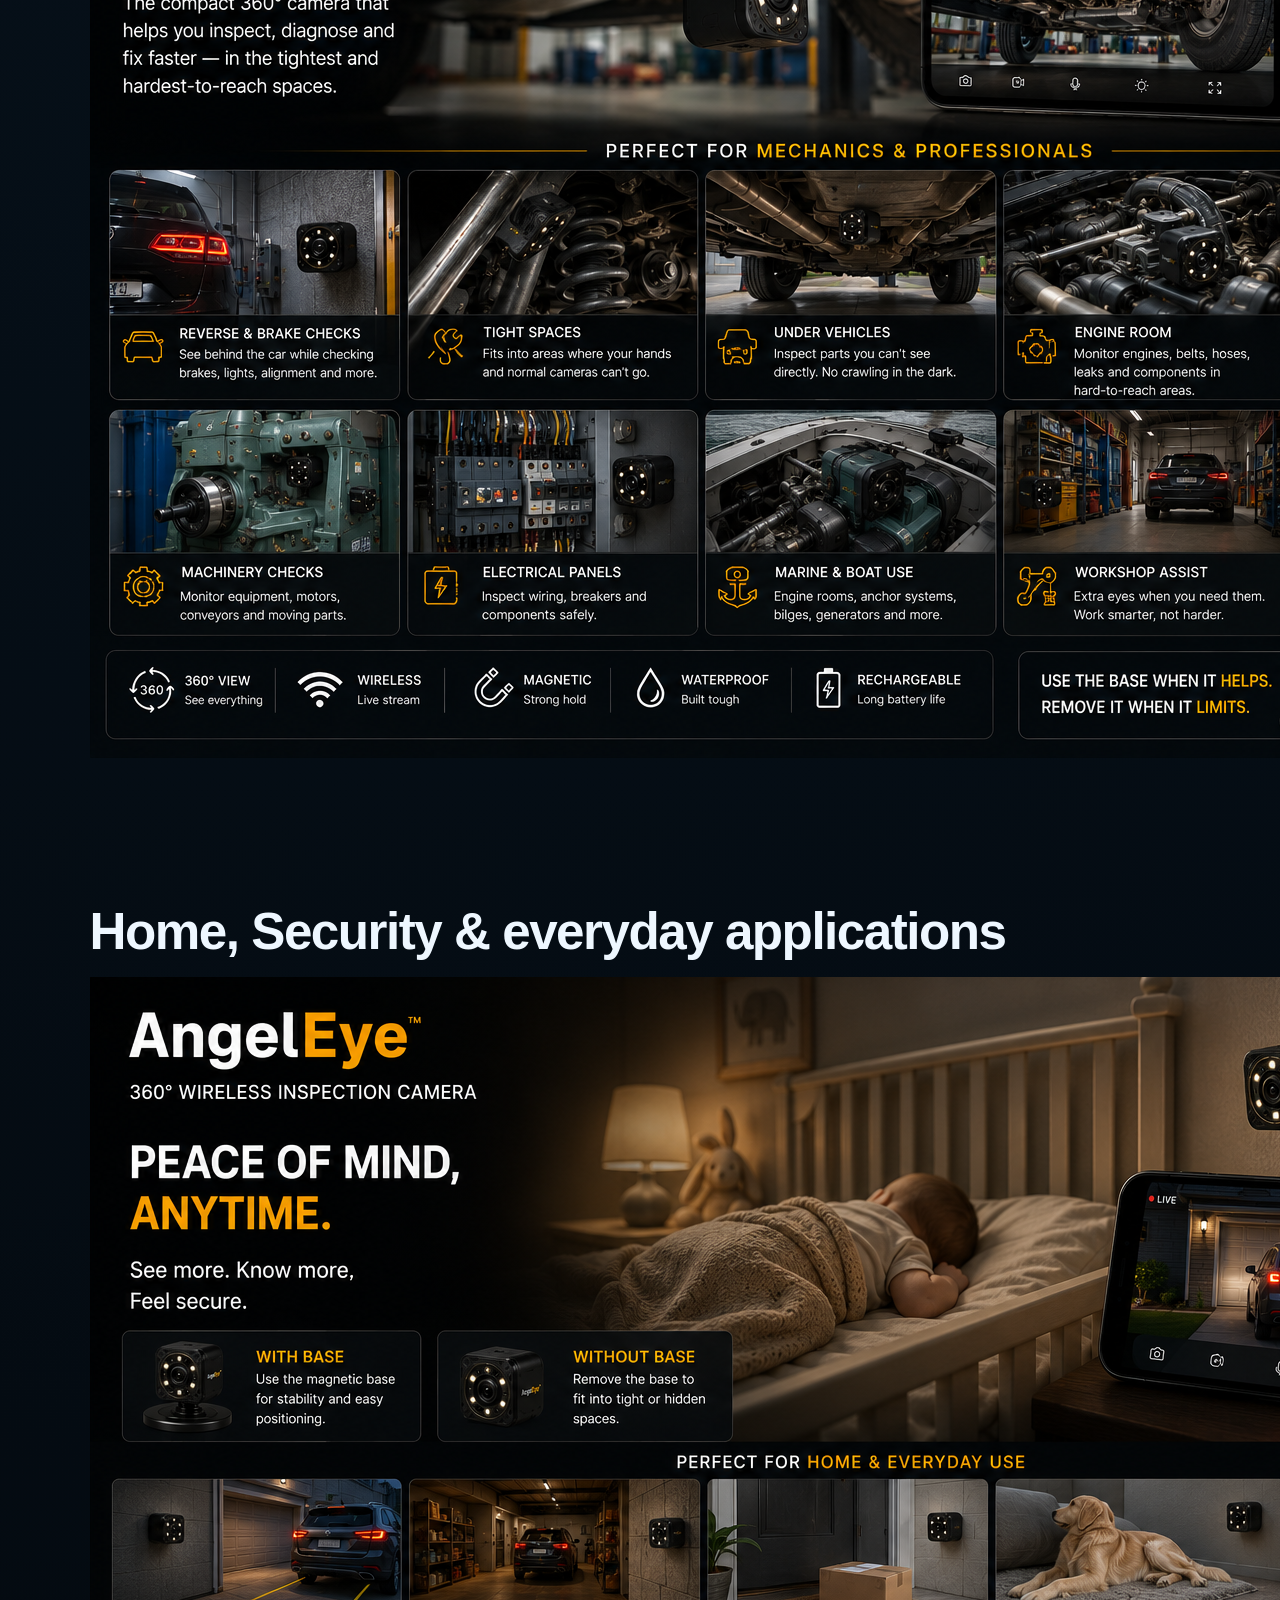
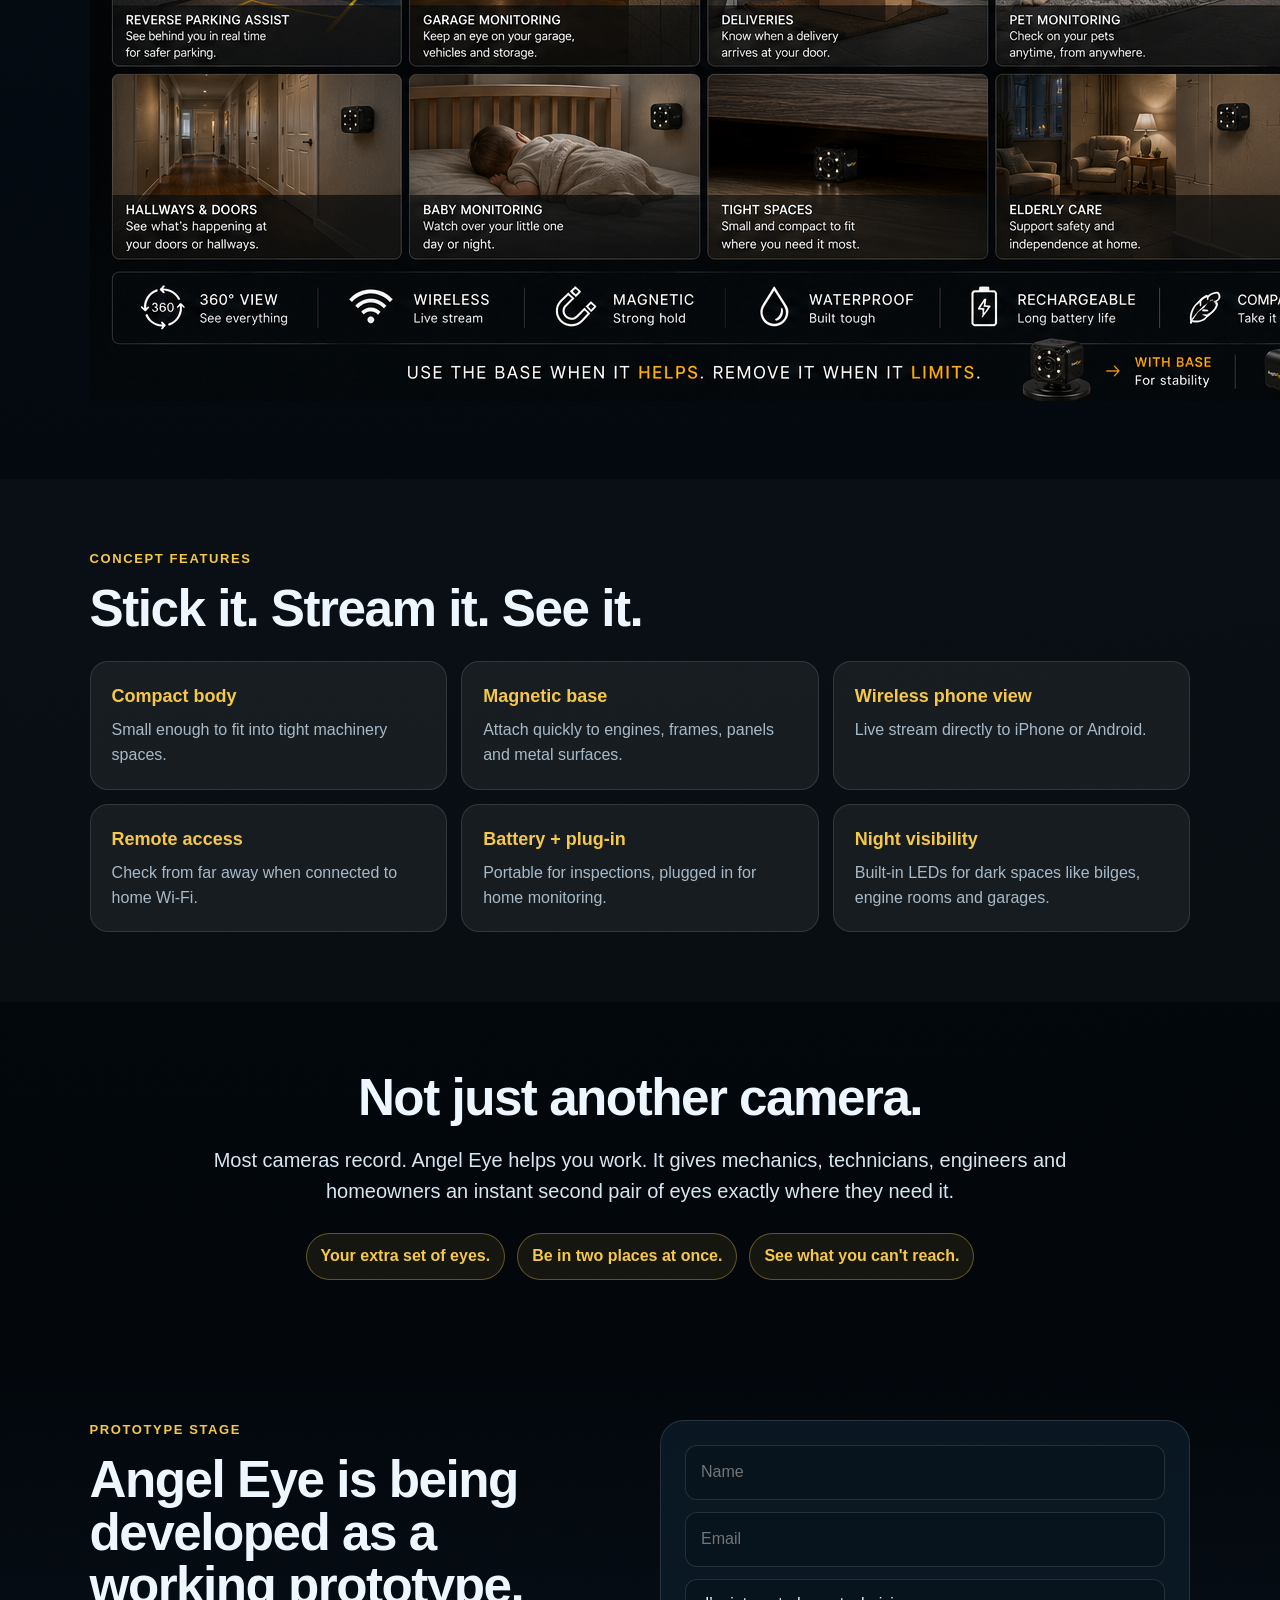
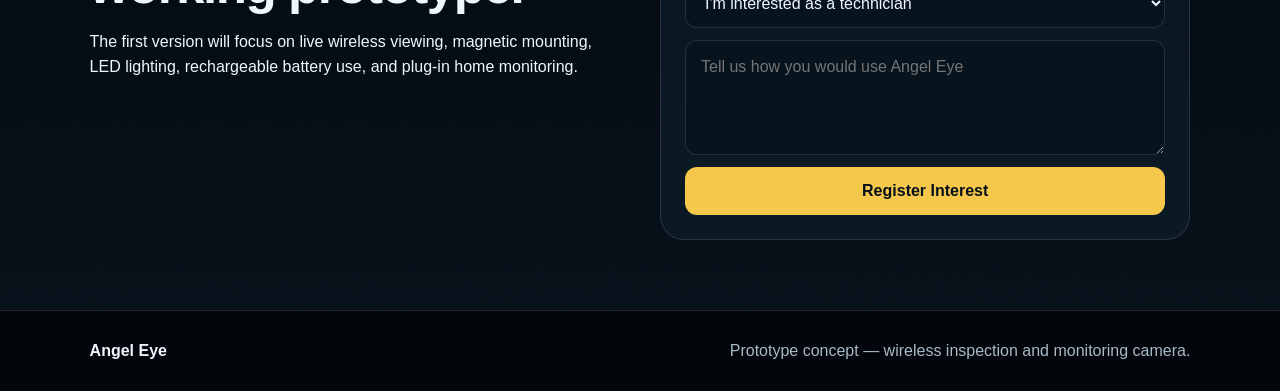
==== commit 52c2e9e4: "index.html" ====
--- a/index.html
+++ b/index.html
@@ -83,14 +83,7 @@
     </div>
   </div>
 </section>
-    <section class="problem" id="story">
-      <div class="section-heading">
-        <p class="eyebrow">The problem</p>
-        <h2>You cannot work in two places at once.</h2>
-      </div>
-      <div class="story-box">
-        <p>Angel Eye came from a real marine maintenance problem: an engineer was testing an anchor chain counter while working on wiring. He needed one person inside the cockpit watching the screen while he worked elsewhere. That person was not repairing anything — they were simply acting as a second pair of eyes.</p>
-        <p class="highlight">Angel Eye solves that. Place the camera by the display, stream it to your phone, and work alone.</p>
+  
       </div>
     </section>
 
